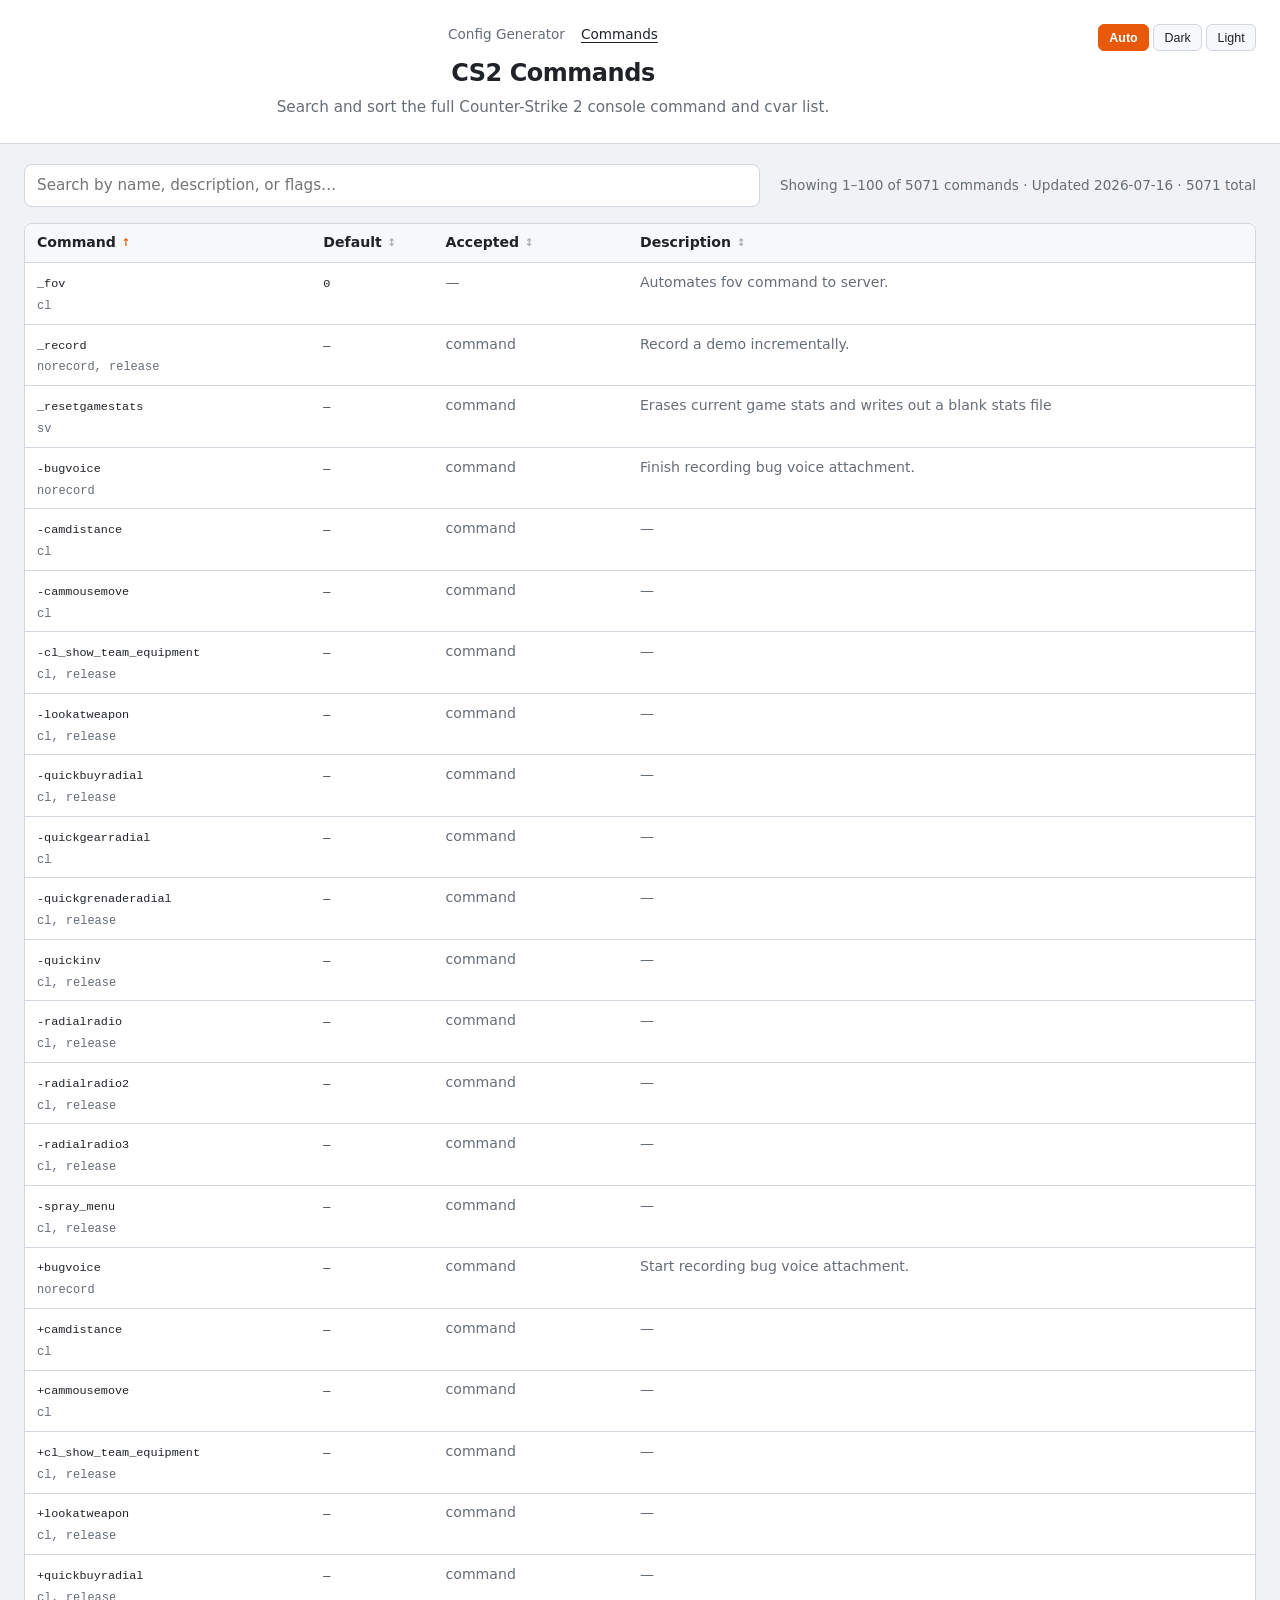
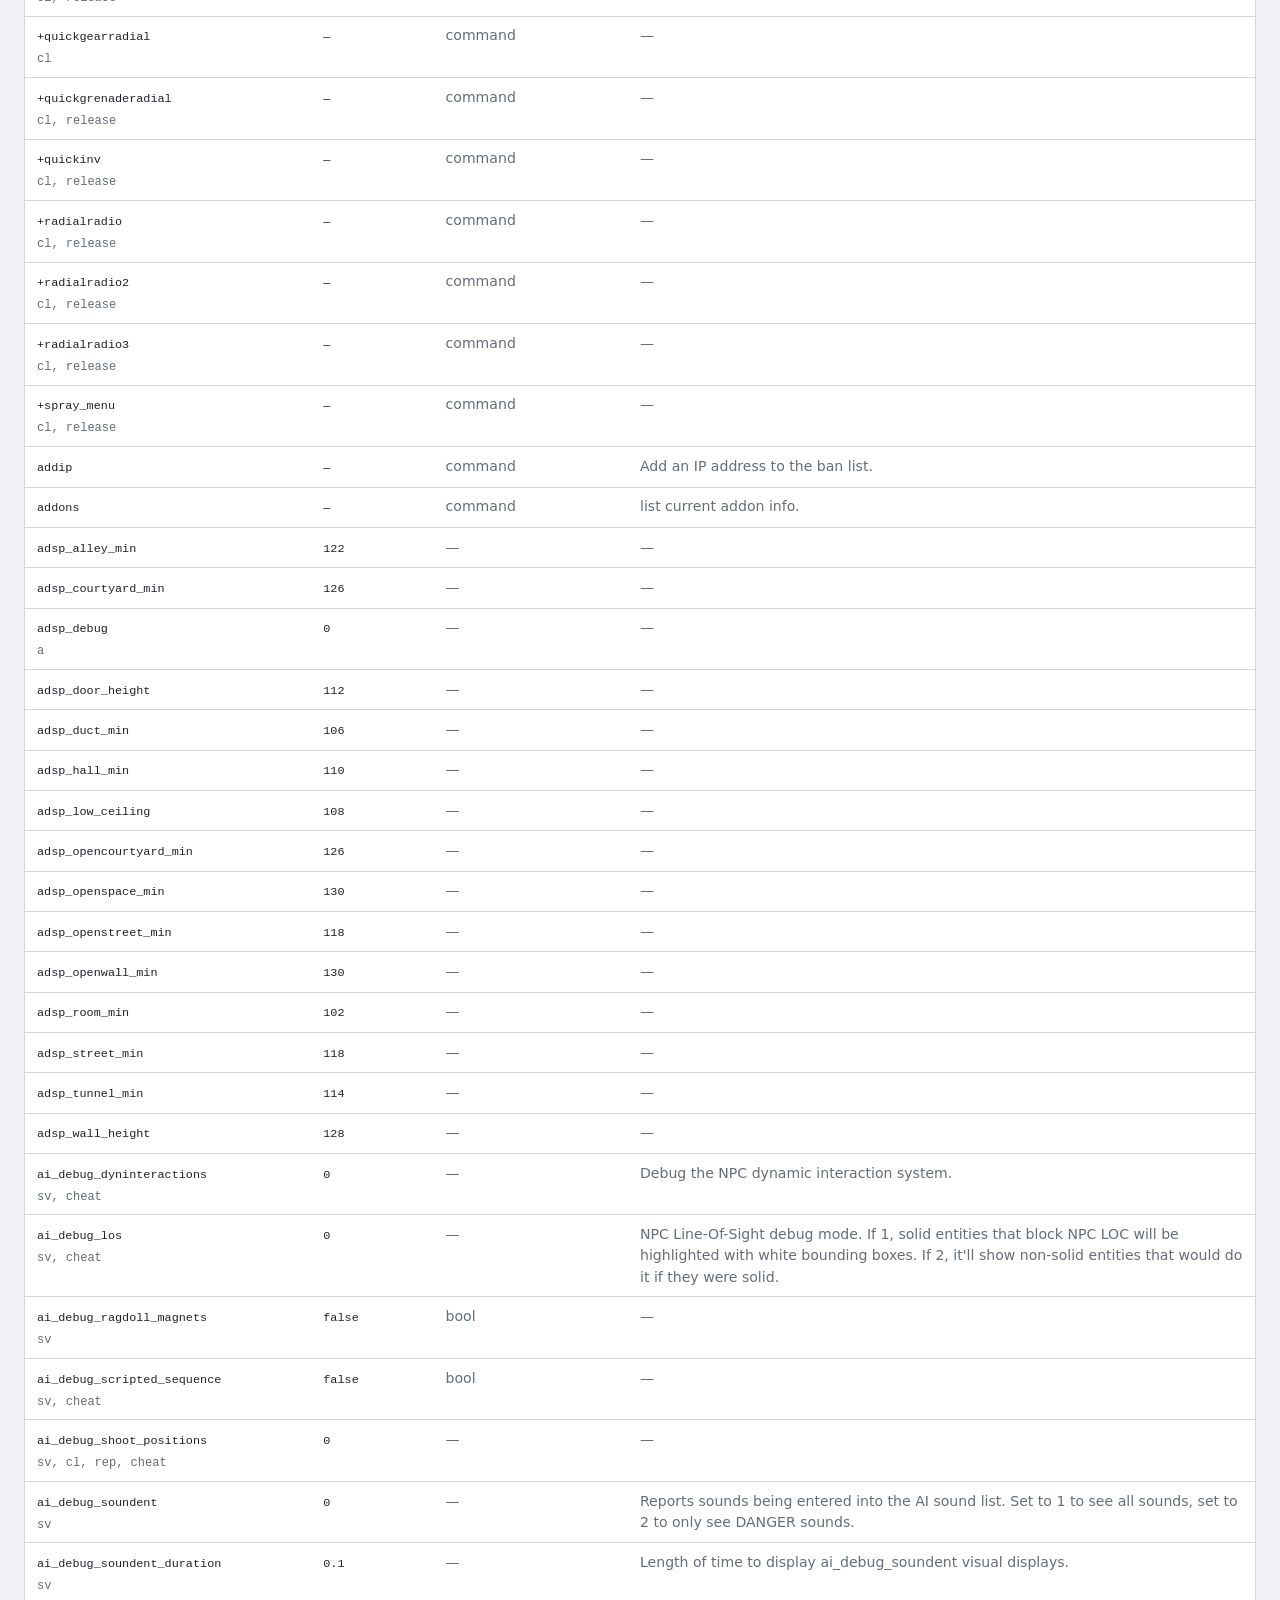
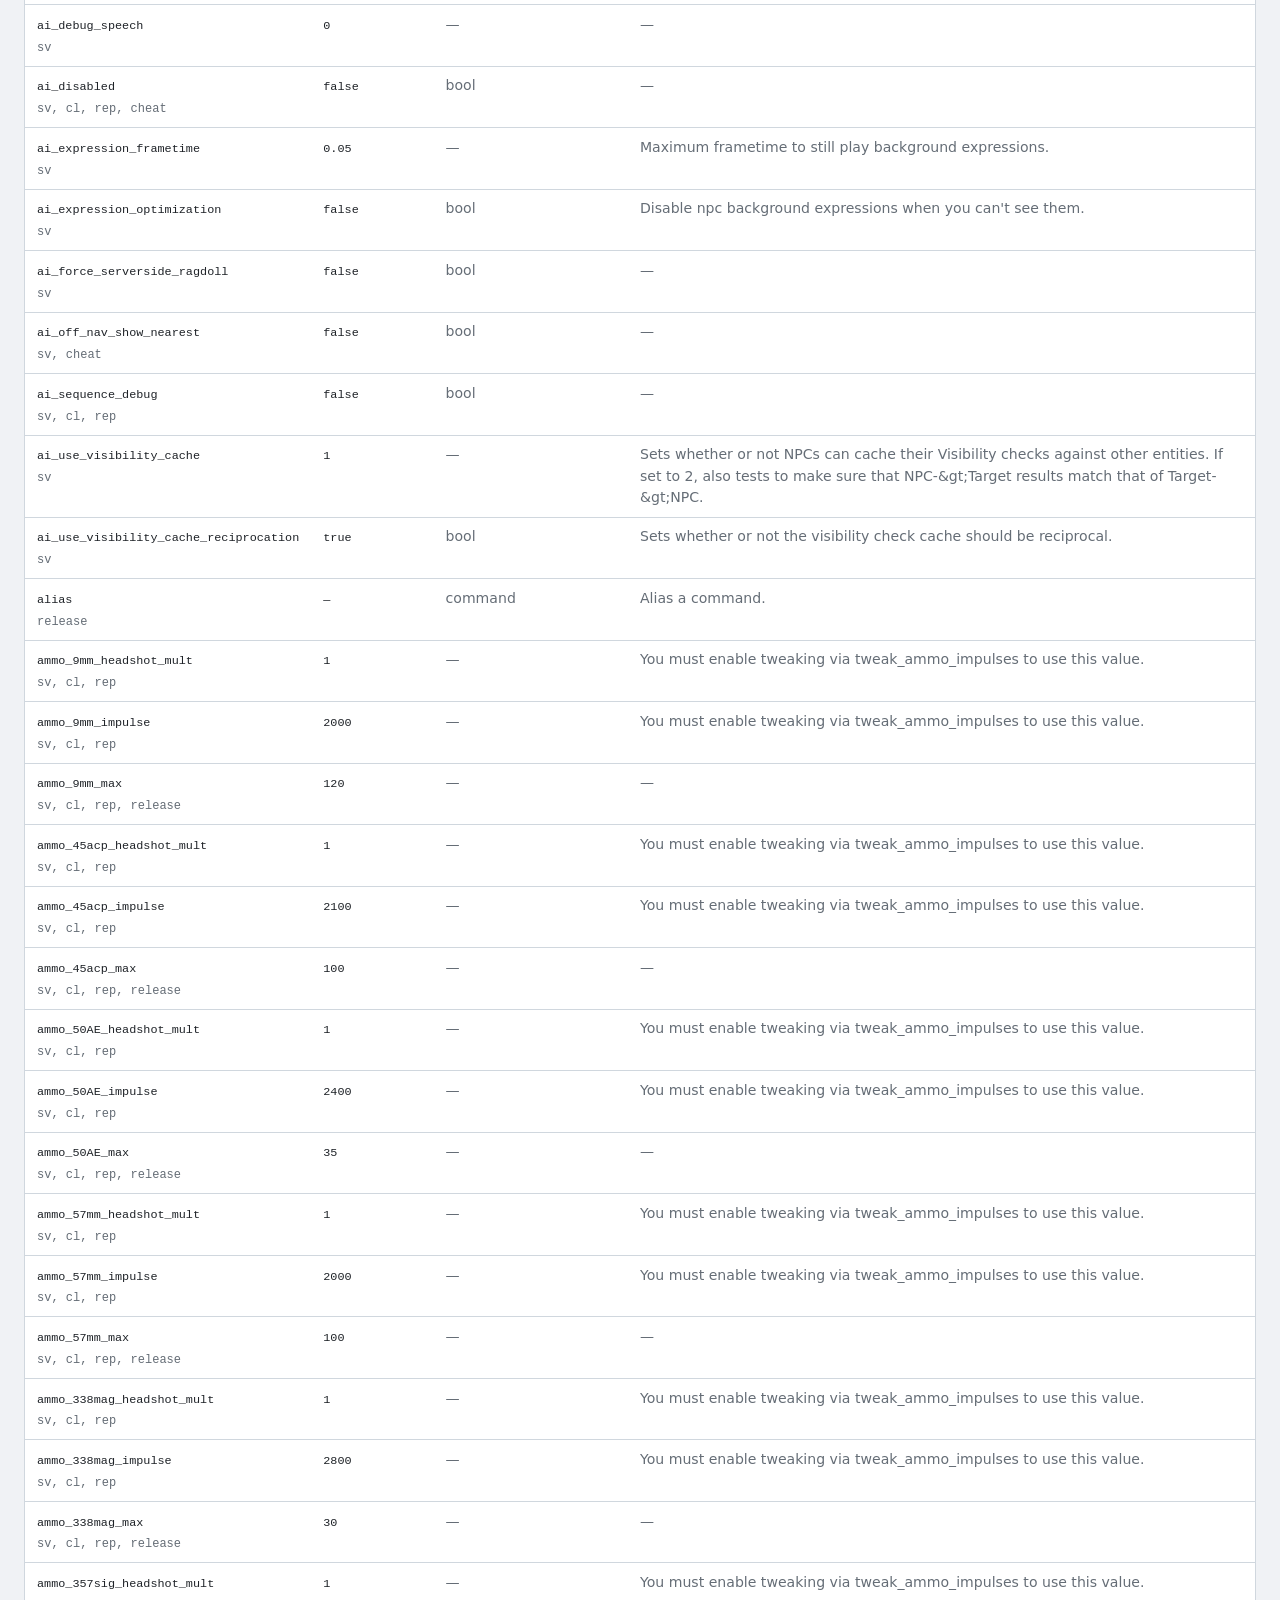
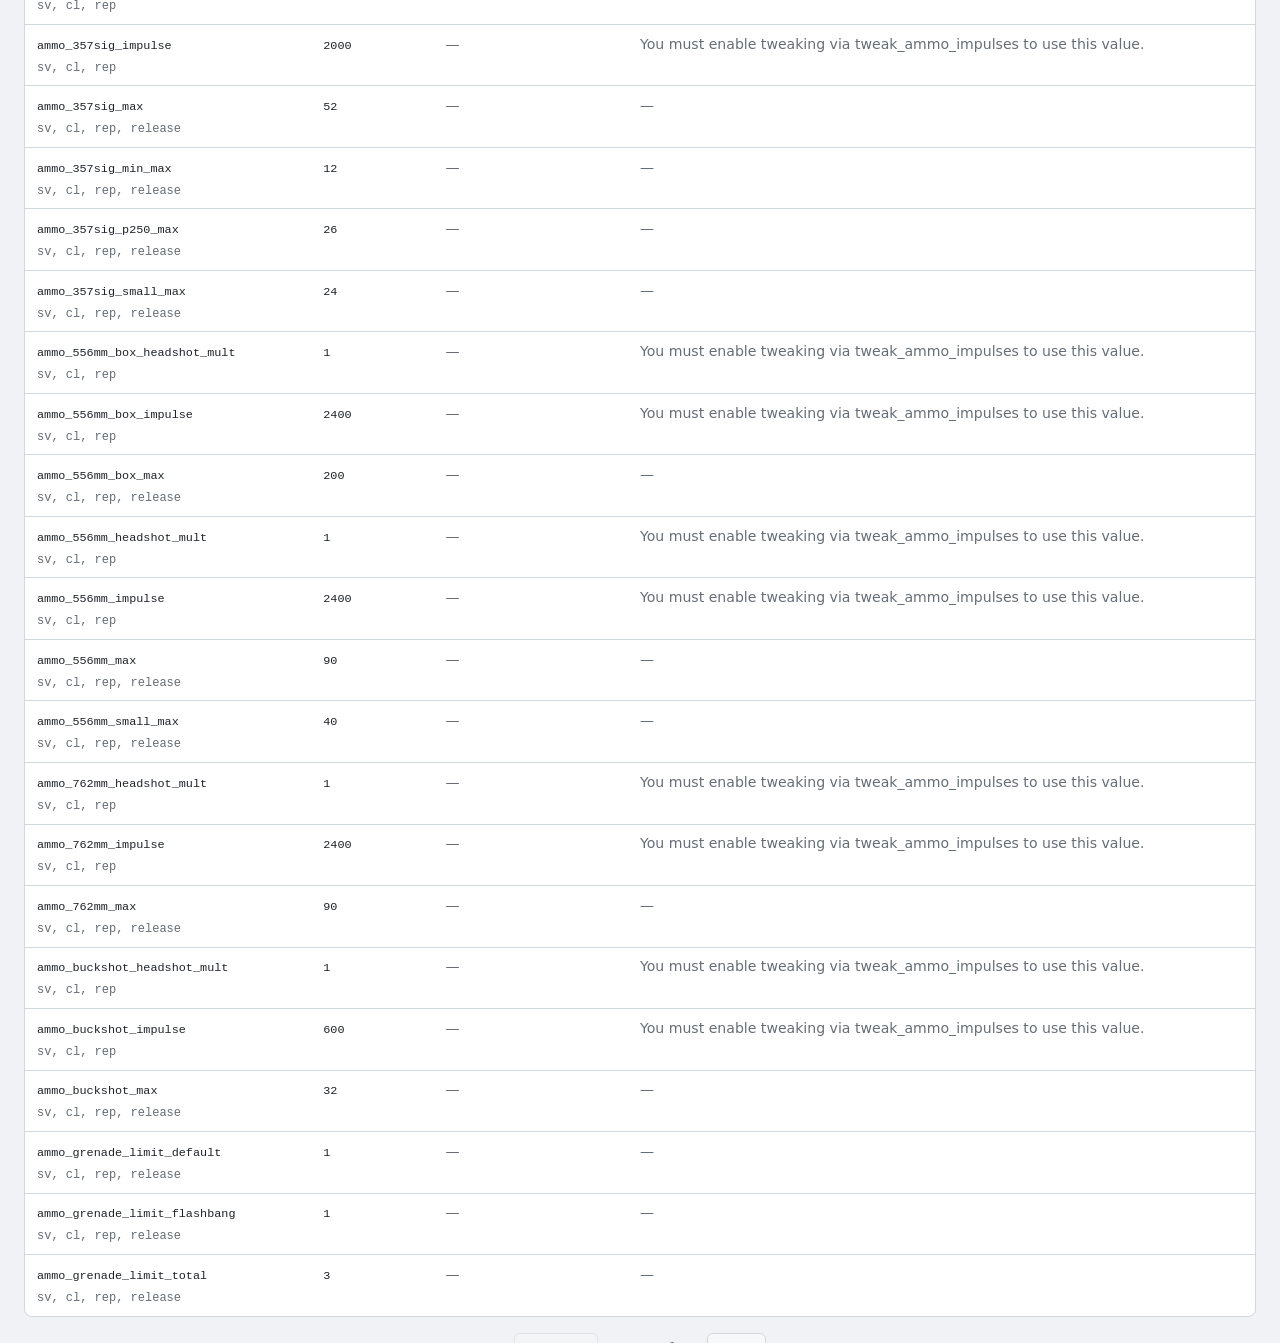
==== commands.html @ ac86a87c "Enhance CS2 Config Generator by adding a commands reference page for browsing console commands and c" ====
<!DOCTYPE html>
<html lang="en">
<head>
  <meta charset="UTF-8">
  <meta name="viewport" content="width=device-width, initial-scale=1">
  <title>CS2 Commands — Config Generator</title>
  <meta name="description" content="Searchable, sortable list of Counter-Strike 2 console commands and cvars with defaults and accepted values.">
  <meta name="theme-color" content="#0d1117">
  <link rel="icon" href="data:image/svg+xml,%3Csvg xmlns='http://www.w3.org/2000/svg' viewBox='0 0 32 32'%3E%3Crect width='32' height='32' fill='%230d1117'/%3E%3Crect x='14' y='4' width='4' height='24' fill='%23f97316'/%3E%3Crect x='4' y='14' width='24' height='4' fill='%23f97316'/%3E%3C/svg%3E">
  <link rel="stylesheet" href="css/style.css">
  <script>
    (function () {
      try {
        const keys = ['cs2-config-state', 'cs2-crosshair-state'];
        for (const key of keys) {
          const raw = localStorage.getItem(key);
          if (!raw) continue;
          const parsed = JSON.parse(raw);
          if (parsed.theme === 'light' || parsed.theme === 'dark') {
            document.documentElement.dataset.theme = parsed.theme;
            break;
          }
        }
      } catch {
        // ignore invalid storage
      }
    })();
  </script>
</head>
<body class="commands-page">
  <a class="skip-link" href="#commands-main">Skip to commands</a>

  <header class="site-header">
    <div class="site-header-inner">
      <div class="site-header-text">
        <nav class="site-nav" aria-label="Site">
          <a href="index.html">Config Generator</a>
          <a href="commands.html" aria-current="page">Commands</a>
        </nav>
        <h1>CS2 Commands</h1>
        <p class="subtitle">Search and sort the full Counter-Strike 2 console command and cvar list.</p>
      </div>
      <div id="theme-toggle" class="theme-toggle" role="group" aria-label="Color theme">
        <button type="button" class="theme-btn" data-theme="system" aria-pressed="true">Auto</button>
        <button type="button" class="theme-btn" data-theme="dark" aria-pressed="false">Dark</button>
        <button type="button" class="theme-btn" data-theme="light" aria-pressed="false">Light</button>
      </div>
    </div>
  </header>

  <main id="commands-main" class="commands-browser">
    <div class="commands-toolbar">
      <label class="commands-search-label" for="commands-search">
        <span class="sr-only">Search commands</span>
        <input
          type="search"
          id="commands-search"
          class="commands-search"
          placeholder="Search by name, description, or flags…"
          autocomplete="off"
          spellcheck="false"
          aria-label="Search commands"
        >
      </label>
      <p id="commands-meta" class="commands-meta" aria-live="polite">Loading commands…</p>
    </div>

    <div id="commands-error" class="commands-error" hidden role="alert"></div>

    <div class="commands-table-wrap">
      <table class="commands-table" id="commands-table">
        <thead>
          <tr>
            <th scope="col" aria-sort="ascending">
              <button type="button" class="sort-btn" data-sort="name">Command</button>
            </th>
            <th scope="col" aria-sort="none">
              <button type="button" class="sort-btn" data-sort="default">Default</button>
            </th>
            <th scope="col" aria-sort="none">
              <button type="button" class="sort-btn" data-sort="accepted">Accepted</button>
            </th>
            <th scope="col" aria-sort="none">
              <button type="button" class="sort-btn" data-sort="description">Description</button>
            </th>
          </tr>
        </thead>
        <tbody id="commands-tbody"></tbody>
      </table>
    </div>

    <div class="commands-pagination" id="commands-pagination" hidden>
      <button type="button" class="btn btn-ghost btn-compact" id="commands-prev" disabled>Previous</button>
      <span id="commands-page-label" class="commands-page-label" aria-live="polite"></span>
      <button type="button" class="btn btn-ghost btn-compact" id="commands-next" disabled>Next</button>
    </div>
  </main>

  <script src="js/commands-page.js"></script>
</body>
</html>
---- css/style.css ----
:root {
  color-scheme: dark;
  --bg: #0d1117;
  --surface: #161b22;
  --surface-raised: #1c2129;
  --border: #30363d;
  --text: #e6edf3;
  --muted: #8b949e;
  --accent: #f97316;
  --accent-hover: #fb923c;
  --accent-text: #0d1117;
  --danger: #f85149;
  --radius: 8px;
  --shadow: 0 4px 24px rgba(0, 0, 0, 0.35);
  --font: system-ui, -apple-system, 'Segoe UI', Roboto, sans-serif;
  --mono: ui-monospace, 'Cascadia Code', 'Source Code Pro', monospace;
}

:root[data-theme="light"] {
  color-scheme: light;
  --bg: #f0f2f5;
  --surface: #ffffff;
  --surface-raised: #f6f8fa;
  --border: #d0d7de;
  --text: #1f2328;
  --muted: #656d76;
  --accent: #e8590c;
  --accent-hover: #d9480f;
  --accent-text: #ffffff;
  --shadow: 0 4px 16px rgba(0, 0, 0, 0.08);
}

@media (prefers-color-scheme: light) {
  :root:not([data-theme="dark"]):not([data-theme="light"]) {
    color-scheme: light;
    --bg: #f0f2f5;
    --surface: #ffffff;
    --surface-raised: #f6f8fa;
    --border: #d0d7de;
    --text: #1f2328;
    --muted: #656d76;
    --accent: #e8590c;
    --accent-hover: #d9480f;
    --accent-text: #ffffff;
    --shadow: 0 4px 16px rgba(0, 0, 0, 0.08);
  }
}

*,
*::before,
*::after {
  box-sizing: border-box;
}

body {
  margin: 0;
  min-height: 100vh;
  font-family: var(--font);
  background: var(--bg);
  color: var(--text);
  line-height: 1.5;
}

/* Win over component display rules (flex/grid) that would unhide elements */
[hidden] {
  display: none !important;
}

.skip-link {
  position: absolute;
  top: -100%;
  left: 1rem;
  z-index: 200;
  padding: 0.5rem 1rem;
  background: var(--accent);
  color: var(--accent-text);
  font-weight: 600;
  text-decoration: none;
  border-radius: 6px;
}

.skip-link:focus {
  top: 1rem;
}

.site-header {
  padding: 1.5rem 1.5rem 0.5rem;
  border-bottom: 1px solid var(--border);
  background: var(--surface);
}

.site-header-inner {
  display: flex;
  flex-wrap: wrap;
  align-items: flex-start;
  justify-content: space-between;
  gap: 1rem;
  max-width: 1440px;
  margin: 0 auto;
}

.site-header-text {
  flex: 1 1 280px;
  text-align: center;
}

.site-nav {
  display: flex;
  flex-wrap: wrap;
  justify-content: center;
  gap: 0.65rem 1rem;
  margin: 0 0 0.65rem;
  font-size: 0.85rem;
}

.site-nav a {
  color: var(--muted);
  text-decoration: none;
  font-weight: 500;
}

.site-nav a:hover {
  color: var(--accent);
}

.site-nav a[aria-current="page"] {
  color: var(--text);
  text-decoration: underline;
  text-underline-offset: 0.2em;
}

.theme-toggle {
  display: flex;
  gap: 0.25rem;
  flex-shrink: 0;
  margin-left: auto;
}

.theme-btn {
  padding: 0.35rem 0.65rem;
  font-size: 0.78rem;
  border: 1px solid var(--border);
  border-radius: 6px;
  background: var(--surface-raised);
  color: var(--text);
  cursor: pointer;
  transition: background 0.15s, border-color 0.15s;
}

.theme-btn:hover {
  border-color: var(--accent);
}

.theme-btn:focus-visible,
.mode-btn:focus-visible,
.bg-btn:focus-visible,
.zoom-btn:focus-visible,
.btn:focus-visible,
.color-preset-btn:focus-visible {
  outline: 2px solid var(--accent);
  outline-offset: 2px;
}

.theme-btn.active {
  background: var(--accent);
  border-color: var(--accent);
  color: var(--accent-text);
  font-weight: 600;
}

@media (max-width: 640px) {
  .site-header-inner {
    justify-content: center;
  }

  .site-header-text {
    flex-basis: 100%;
  }

  .theme-toggle {
    margin-left: 0;
  }
}

.site-header h1 {
  margin: 0;
  font-size: 1.5rem;
  font-weight: 700;
  letter-spacing: -0.02em;
}

.subtitle {
  margin: 0.35rem 0 1rem;
  color: var(--muted);
  font-size: 0.95rem;
}

.section-tabs {
  display: flex;
  flex-wrap: wrap;
  gap: 0.4rem;
  max-width: 1440px;
  margin: 0 auto;
  padding: 0.85rem 1.5rem 0;
}

.section-tab {
  padding: 0.45rem 0.9rem;
  font-size: 0.85rem;
  font-weight: 500;
  border: 1px solid var(--border);
  border-radius: 999px;
  background: var(--surface);
  color: var(--text);
  cursor: pointer;
  transition: background 0.15s, border-color 0.15s, color 0.15s;
}

.section-tab:hover {
  border-color: var(--accent);
}

.section-tab.active {
  background: var(--accent);
  border-color: var(--accent);
  color: var(--accent-text);
  font-weight: 600;
}

.layout {
  display: grid;
  grid-template-columns: minmax(320px, 480px) minmax(0, 1fr) minmax(260px, 320px);
  gap: 1.25rem;
  max-width: 1440px;
  margin: 0 auto;
  padding: 1.25rem 1.5rem 2rem;
  align-items: start;
}

@media (max-width: 1100px) {
  .layout {
    grid-template-columns: minmax(300px, 480px) minmax(0, 1fr);
  }

  .commands-panel {
    grid-column: 1 / -1;
  }
}

@media (max-width: 860px) {
  .layout {
    grid-template-columns: 1fr;
  }

  .commands-panel {
    grid-column: auto;
  }
}

/* Preview panel */
.preview-panel {
  position: sticky;
  top: 1rem;
  background: var(--surface);
  border: 1px solid var(--border);
  border-radius: var(--radius);
  padding: 1rem;
  box-shadow: var(--shadow);
}

.section-summary {
  display: flex;
  flex-direction: column;
  gap: 0.75rem;
  min-height: 12rem;
}

.section-summary-title {
  margin: 0;
  font-size: 1.05rem;
  font-weight: 600;
}

.section-summary-meta {
  margin: 0;
  font-size: 0.85rem;
}

.section-summary-list {
  list-style: none;
  margin: 0;
  padding: 0;
  display: flex;
  flex-direction: column;
  gap: 0.5rem;
}

.section-summary-list li {
  display: flex;
  flex-direction: column;
  gap: 0.2rem;
  padding: 0.65rem 0.75rem;
  background: var(--surface-raised);
  border: 1px solid var(--border);
  border-radius: 6px;
}

.section-summary-key {
  font-size: 0.85rem;
  font-weight: 500;
}

.section-summary-list code {
  font-family: var(--mono);
  font-size: 0.78rem;
  color: var(--muted);
  word-break: break-all;
}

@media (max-width: 860px) {
  .preview-panel,
  .commands-panel {
    position: static;
  }
}

.preview-toolbar-details {
  margin-bottom: 0.75rem;
}

.preview-toolbar-summary {
  display: none;
  font-size: 0.8rem;
  font-weight: 600;
  color: var(--muted);
  cursor: pointer;
  user-select: none;
  list-style: none;
  margin-bottom: 0.5rem;
}

.preview-toolbar-summary::-webkit-details-marker {
  display: none;
}

@media (max-width: 860px) {
  .preview-toolbar-summary {
    display: block;
  }

  .preview-toolbar-details:not([open]) .preview-toolbar {
    display: none;
  }
}

.preview-toolbar {
  display: flex;
  flex-wrap: wrap;
  align-items: center;
  gap: 0.75rem;
}

.toolbar-label {
  font-size: 0.75rem;
  font-weight: 600;
  text-transform: uppercase;
  letter-spacing: 0.04em;
  color: var(--muted);
}

.bg-toggle-root {
  display: flex;
  flex-direction: column;
  gap: 0.45rem;
  flex: 1 1 100%;
  min-width: 0;
}

.bg-group {
  display: flex;
  flex-wrap: wrap;
  align-items: center;
  gap: 0.35rem;
}

.bg-group-label {
  font-size: 0.7rem;
  font-weight: 600;
  text-transform: uppercase;
  letter-spacing: 0.04em;
  color: var(--muted);
  min-width: 2.75rem;
}

.bg-toggle {
  display: flex;
  flex-wrap: wrap;
  gap: 0.25rem;
  flex: 1;
  min-width: 0;
}

.bg-group:last-child .bg-toggle {
  flex-wrap: nowrap;
  overflow-x: auto;
  scrollbar-width: thin;
  padding-bottom: 0.15rem;
}

.bg-btn {
  padding: 0.3rem 0.65rem;
  font-size: 0.8rem;
  border: 1px solid var(--border);
  border-radius: 6px;
  background: var(--surface-raised);
  color: var(--text);
  cursor: pointer;
  transition: background 0.15s, border-color 0.15s;
  white-space: nowrap;
}

.bg-btn-map {
  display: inline-flex;
  align-items: center;
  gap: 0.35rem;
  padding: 0.25rem 0.5rem;
  font-size: 0.75rem;
  flex-shrink: 0;
}

.bg-btn-thumb {
  display: inline-block;
  width: 1.5rem;
  height: 1rem;
  border-radius: 3px;
  background-size: cover;
  background-position: center;
  border: 1px solid rgba(0, 0, 0, 0.2);
  flex-shrink: 0;
}

.bg-btn-map.active .bg-btn-thumb {
  border-color: rgba(0, 0, 0, 0.35);
}

.bg-btn:hover {
  border-color: var(--accent);
}

.bg-btn.active {
  background: var(--accent);
  border-color: var(--accent);
  color: var(--accent-text);
  font-weight: 600;
}

.color-preview {
  display: flex;
  align-items: center;
  gap: 0.4rem;
  margin-left: auto;
}

.preview-zoom {
  display: flex;
  align-items: center;
  gap: 0.35rem;
  flex-shrink: 0;
}

.preview-mode {
  display: flex;
  align-items: center;
  gap: 0.4rem;
  flex-shrink: 0;
}

.mode-toggle {
  display: flex;
  flex-wrap: wrap;
  gap: 0.25rem;
}

.mode-btn {
  padding: 0.3rem 0.65rem;
  font-size: 0.8rem;
  border: 1px solid var(--border);
  border-radius: 6px;
  background: var(--surface-raised);
  color: var(--text);
  cursor: pointer;
  transition: background 0.15s, border-color 0.15s;
  white-space: nowrap;
}

.mode-btn:hover {
  border-color: var(--accent);
}

.mode-btn.active {
  background: var(--accent);
  border-color: var(--accent);
  color: var(--accent-text);
  font-weight: 600;
}

.mode-btn-disabled,
.mode-btn:disabled {
  opacity: 0.45;
  cursor: not-allowed;
}

.mode-btn:disabled:hover {
  border-color: var(--border);
}

.zoom-btn {
  width: 1.75rem;
  height: 1.75rem;
  padding: 0;
  font-size: 1rem;
  line-height: 1;
  border: 1px solid var(--border);
  border-radius: 6px;
  background: var(--surface-raised);
  color: var(--text);
  cursor: pointer;
  transition: border-color 0.15s;
}

.zoom-btn:hover:not(:disabled) {
  border-color: var(--accent);
}

.zoom-btn:disabled {
  opacity: 0.4;
  cursor: not-allowed;
}

.zoom-label {
  min-width: 2.75rem;
  font-size: 0.8rem;
  font-weight: 600;
  text-align: center;
  color: var(--text);
  font-variant-numeric: tabular-nums;
}

.color-swatch {
  display: inline-block;
  width: 1.5rem;
  height: 1.5rem;
  border-radius: 4px;
  border: 1px solid var(--border);
  background: #0f0;
}

.crosshair-toolbar-extras {
  display: flex;
  flex-wrap: wrap;
  align-items: center;
  gap: 0.75rem;
  flex: 1 1 auto;
  min-width: 0;
}

.crosshair-toolbar-extras .color-preview {
  margin-left: auto;
}

.canvas-wrap {
  display: flex;
  justify-content: center;
  align-items: center;
  border-radius: var(--radius);
  overflow: auto;
  border: 1px solid var(--border);
  scrollbar-width: thin;
}

#preview-canvas,
#viewmodel-canvas,
#radar-canvas {
  display: block;
  max-width: none;
}

#preview-canvas {
  image-rendering: pixelated;
}

#viewmodel-canvas,
#radar-canvas {
  image-rendering: auto;
}

.radar-preview {
  display: flex;
  flex-direction: column;
  gap: 0.65rem;
}

.radar-preview-toggles {
  display: flex;
  flex-wrap: wrap;
  align-items: center;
  gap: 0.75rem 1.25rem;
}

.radar-preview-toggle {
  display: flex;
  align-items: center;
  gap: 0.4rem;
  flex-shrink: 0;
}

.radar-canvas-wrap {
  position: relative;
  aspect-ratio: 16 / 9;
}

.viewmodel-preview {
  display: flex;
  flex-direction: column;
  gap: 0.65rem;
}

.viewmodel-weapon-toggle {
  display: flex;
  align-items: center;
  gap: 0.4rem;
  flex-shrink: 0;
}

.viewmodel-canvas-wrap {
  position: relative;
  aspect-ratio: 3440 / 1440;
}

.viewmodel-aim {
  position: absolute;
  inset: 50% auto auto 50%;
  width: 14px;
  height: 14px;
  margin: -7px 0 0 -7px;
  pointer-events: none;
  opacity: 0.45;
  background:
    linear-gradient(#fff, #fff) center/100% 1px no-repeat,
    linear-gradient(#fff, #fff) center/1px 100% no-repeat;
}

.viewmodel-hud {
  position: absolute;
  top: 0.65rem;
  left: 0.75rem;
  margin: 0;
  padding: 0;
  border: 0;
  background: transparent;
  color: rgba(255, 255, 255, 0.72);
  font: 600 0.72rem/1.35 var(--font);
  letter-spacing: 0.01em;
  text-shadow: 0 1px 2px rgba(0, 0, 0, 0.65);
  pointer-events: none;
  white-space: pre;
}

.viewmodel-loading {
  position: absolute;
  inset: 0;
  display: grid;
  place-items: center;
  background: rgba(13, 17, 23, 0.55);
  color: var(--text);
  font-size: 0.9rem;
  font-weight: 600;
  pointer-events: none;
}

.viewmodel-loading[hidden] {
  display: none !important;
}

.preview-note {
  margin: 0.75rem 0 0;
  font-size: 0.8rem;
  color: var(--muted);
  line-height: 1.4;
}

.preview-note.muted {
  margin-top: 0.35rem;
}

/* Presets */
.presets-panel {
  background: var(--surface);
  border: 1px solid var(--border);
  border-radius: var(--radius);
  padding: 0.85rem 1rem;
}

.preview-panel .presets-panel {
  margin-top: 1rem;
  padding: 1rem 0 0;
  background: transparent;
  border: none;
  border-top: 1px solid var(--border);
  border-radius: 0;
}

.presets-heading {
  margin: 0 0 0.65rem;
  font-size: 0.95rem;
  font-weight: 600;
}

.presets-section + .presets-section {
  margin-top: 1rem;
  padding-top: 1rem;
  border-top: 1px solid var(--border);
}

.presets-section-header {
  display: flex;
  align-items: center;
  justify-content: space-between;
  gap: 0.5rem;
  margin-bottom: 0.65rem;
}

.presets-section-header .presets-heading {
  margin: 0;
}

.presets-actions {
  display: flex;
  flex-wrap: wrap;
  gap: 0.35rem;
}

.save-preset-form {
  display: flex;
  flex-wrap: wrap;
  align-items: center;
  gap: 0.4rem;
  margin-bottom: 0.65rem;
}

.save-preset-input {
  flex: 1 1 8rem;
  min-width: 0;
  padding: 0.4rem 0.55rem;
  font: inherit;
  font-size: 0.85rem;
  border: 1px solid var(--border);
  border-radius: 6px;
  background: var(--surface-raised);
  color: var(--text);
}

.save-preset-input:focus {
  outline: 2px solid var(--accent);
  outline-offset: 1px;
}

.custom-presets-empty {
  margin: 0;
  font-size: 0.8rem;
}

.custom-presets-empty[hidden],
.custom-presets-section .presets-grid[hidden] {
  display: none;
}

.preset-card {
  position: relative;
  min-width: 0;
}

.preset-card .preset-btn {
  width: 100%;
  padding-right: 1.5rem;
}

.preset-delete-btn {
  position: absolute;
  top: 0.2rem;
  right: 0.2rem;
  width: 1.75rem;
  height: 1.75rem;
  padding: 0;
  font-size: 0.95rem;
  line-height: 1;
  border: none;
  border-radius: 4px;
  background: transparent;
  color: var(--muted);
  cursor: pointer;
  opacity: 0;
  transition: opacity 0.15s, color 0.15s, background 0.15s;
}

@media (hover: none) {
  .preset-delete-btn {
    opacity: 0.7;
  }
}

.preset-card:hover .preset-delete-btn,
.preset-card:focus-within .preset-delete-btn {
  opacity: 1;
}

.preset-delete-btn:hover {
  color: var(--text);
  background: var(--surface-raised);
}

.btn-compact {
  padding: 0.3rem 0.65rem;
  font-size: 0.8rem;
}

.presets-grid {
  display: grid;
  grid-template-columns: repeat(auto-fill, minmax(5.5rem, 1fr));
  gap: 0.45rem;
}

.preset-btn {
  display: flex;
  flex-direction: column;
  align-items: stretch;
  gap: 0.25rem;
  padding: 0.4rem;
  font: inherit;
  border: 1px solid var(--border);
  border-radius: 6px;
  background: var(--surface-raised);
  color: var(--text);
  cursor: pointer;
  text-align: left;
  transition: border-color 0.15s, background 0.15s;
}

.preset-btn:hover {
  border-color: var(--accent);
}

.preset-btn.active {
  border-color: var(--accent);
  background: color-mix(in srgb, var(--accent) 12%, var(--surface-raised));
  box-shadow: inset 0 0 0 1px var(--accent);
}

.preset-preview {
  display: block;
  width: 100%;
  aspect-ratio: 1;
  border-radius: 4px;
  overflow: hidden;
  background: #2a2825;
  border: 1px solid var(--border);
}

.preset-mini-canvas {
  display: block;
  width: 100%;
  height: 100%;
  image-rendering: pixelated;
}

.preset-btn:focus-visible {
  outline: 2px solid var(--accent);
  outline-offset: 2px;
}

.preset-name {
  font-size: 0.8rem;
  font-weight: 600;
  line-height: 1.2;
  padding: 0 0.1rem;
}

.preset-team {
  font-size: 0.65rem;
  color: var(--muted);
  line-height: 1.2;
  padding: 0 0.1rem;
}

/* Controls panel */
.controls-panel {
  display: flex;
  flex-direction: column;
  gap: 1rem;
  min-width: 0;
}

.settings-container {
  display: flex;
  flex-direction: column;
  gap: 1rem;
}

.section-settings {
  display: flex;
  flex-direction: column;
  gap: 0.75rem;
}

.settings-group {
  background: var(--surface);
  border: 1px solid var(--border);
  border-radius: var(--radius);
  overflow: hidden;
}

.settings-group summary {
  padding: 0.75rem 1rem;
  font-weight: 600;
  font-size: 0.9rem;
  cursor: pointer;
  user-select: none;
  list-style: none;
  display: flex;
  align-items: center;
  gap: 0.5rem;
}

.settings-group summary .summary-label {
  flex: 1;
  min-width: 0;
}

.summary-toggle {
  flex-shrink: 0;
  margin-left: auto;
}

.settings-group summary::-webkit-details-marker {
  display: none;
}

.settings-group summary::before {
  content: '▸';
  font-size: 0.75rem;
  color: var(--muted);
  transition: transform 0.15s;
}

.settings-group[open] summary::before {
  transform: rotate(90deg);
}

.settings-group-body {
  padding: 0 1rem 0.75rem;
  display: flex;
  flex-direction: column;
  gap: 0.75rem;
  border-top: 1px solid var(--border);
}

.setting-row {
  display: grid;
  grid-template-columns: 1fr auto;
  gap: 0.75rem;
  align-items: center;
  padding-top: 0.75rem;
}

.setting-row[hidden] {
  display: none !important;
}

.setting-row.disabled {
  opacity: 0.45;
}

.setting-row.disabled input:not(.setting-reset-btn),
.setting-row.disabled select {
  pointer-events: none;
}

.setting-control-wrap {
  display: flex;
  align-items: center;
  gap: 0.35rem;
}

/* Binds catalog */
.binds-intro {
  margin: 0 0 0.85rem;
  font-size: 0.85rem;
  line-height: 1.45;
}

.bind-row {
  display: flex;
  flex-direction: column;
  gap: 0.5rem;
  padding: 0.85rem 0 0.15rem;
  border-top: 1px solid var(--border);
}

.bind-row:first-child {
  border-top: none;
  padding-top: 0.35rem;
}

.bind-row-header {
  display: grid;
  grid-template-columns: auto minmax(0, 1fr) auto;
  gap: 0.75rem;
  align-items: start;
}

.bind-row-text {
  min-width: 0;
}

.bind-row-title {
  display: inline-flex;
  flex-wrap: wrap;
  align-items: center;
  gap: 0.35rem;
  font-size: 0.92rem;
  font-weight: 600;
  cursor: pointer;
}

.bind-cheat-badge {
  font-size: 0.68rem;
  font-weight: 600;
  letter-spacing: 0.02em;
  text-transform: uppercase;
  padding: 0.12rem 0.4rem;
  border-radius: 4px;
  border: 1px solid var(--border);
  background: var(--surface-raised);
  color: var(--muted);
}

.bind-row-controls {
  display: flex;
  align-items: center;
  gap: 0.4rem;
  flex-shrink: 0;
}

.bind-key-label {
  font-size: 0.75rem;
  color: var(--muted);
}

.bind-key-input {
  width: 6.5rem;
  padding: 0.35rem 0.5rem;
  font-family: var(--mono);
  font-size: 0.82rem;
  border: 1px solid var(--border);
  border-radius: 6px;
  background: var(--surface-raised);
  color: var(--text);
}

.bind-key-input:disabled {
  opacity: 0.55;
}

.bind-key-input.is-invalid,
.bind-row-invalid .bind-key-input {
  border-color: #dc2626;
}

.bind-package-note {
  font-size: 0.8rem;
  white-space: nowrap;
}

.bind-preview {
  margin: 0;
  padding: 0.55rem 0.65rem;
  font-family: var(--mono);
  font-size: 0.72rem;
  line-height: 1.45;
  color: var(--muted);
  background: var(--surface-raised);
  border: 1px solid var(--border);
  border-radius: 6px;
  white-space: pre-wrap;
  word-break: break-word;
  overflow-x: auto;
}

@media (max-width: 520px) {
  .bind-row-header {
    grid-template-columns: auto minmax(0, 1fr);
  }

  .bind-row-controls {
    grid-column: 1 / -1;
    justify-content: flex-end;
  }
}

.setting-reset-btn {
  flex-shrink: 0;
  width: 1.65rem;
  height: 1.65rem;
  padding: 0;
  font-size: 0.95rem;
  line-height: 1;
  border: 1px solid var(--border);
  border-radius: 6px;
  background: var(--surface-raised);
  color: var(--muted);
  cursor: pointer;
  transition: color 0.15s, border-color 0.15s;
}

.setting-reset-btn:hover:not(:disabled) {
  color: var(--text);
  border-color: var(--accent);
}

.setting-reset-btn:disabled,
.setting-reset-btn.is-default {
  opacity: 0.35;
  cursor: default;
}

.setting-reset-btn:focus-visible {
  outline: 2px solid var(--accent);
  outline-offset: 2px;
}

.summary-reset-btn {
  margin-left: 0.15rem;
}

.setting-label-wrap {
  display: flex;
  flex-direction: column;
  gap: 0.15rem;
  min-width: 0;
}

.setting-label {
  font-size: 0.875rem;
  font-weight: 500;
  display: inline-flex;
  align-items: center;
  flex-wrap: wrap;
  gap: 0.35rem;
}

.preview-only-badge {
  font-size: 0.62rem;
  font-weight: 600;
  text-transform: uppercase;
  letter-spacing: 0.03em;
  padding: 0.1rem 0.35rem;
  border-radius: 4px;
  background: var(--surface-raised);
  border: 1px solid var(--border);
  color: var(--muted);
}

.setting-desc {
  font-size: 0.75rem;
  color: var(--muted);
  line-height: 1.3;
}

.setting-label-with-swatch {
  display: inline-flex;
  align-items: center;
  gap: 0.4rem;
}

.setting-label-dot {
  width: 0.65rem;
  height: 0.65rem;
  border-radius: 50%;
  border: 1px solid var(--border);
  flex-shrink: 0;
}

.color-preset-toggle {
  display: flex;
  flex-wrap: wrap;
  gap: 0.35rem;
  justify-content: flex-end;
  max-width: 280px;
}

.color-preset-btn {
  display: inline-flex;
  align-items: center;
  gap: 0.35rem;
  padding: 0.3rem 0.55rem;
  font-size: 0.78rem;
  border: 1px solid var(--border);
  border-radius: 6px;
  background: var(--surface-raised);
  color: var(--text);
  cursor: pointer;
  transition: background 0.15s, border-color 0.15s;
}

.color-preset-btn:hover {
  border-color: var(--accent);
}

.color-preset-btn.active {
  background: var(--accent);
  border-color: var(--accent);
  color: var(--accent-text);
  font-weight: 600;
}

.color-swatch-dot {
  width: 0.75rem;
  height: 0.75rem;
  border-radius: 50%;
  border: 1px solid rgba(0, 0, 0, 0.2);
  flex-shrink: 0;
}

.color-preset-btn.active .color-swatch-dot {
  border-color: rgba(0, 0, 0, 0.25);
}

/* Range controls */
.range-wrap {
  display: flex;
  align-items: center;
  gap: 0.5rem;
  min-width: 180px;
}

.range-wrap input[type='range'] {
  flex: 1;
  min-width: 80px;
  accent-color: var(--accent);
}

.number-input {
  width: 4.5rem;
  padding: 0.25rem 0.4rem;
  font-size: 0.8rem;
  font-family: var(--mono);
  border: 1px solid var(--border);
  border-radius: 4px;
  background: var(--surface-raised);
  color: var(--text);
  text-align: right;
}

.number-input:focus-visible,
select:focus-visible,
.range-wrap input[type='range']:focus-visible {
  outline: 2px solid var(--accent);
  outline-offset: 2px;
}

select {
  padding: 0.35rem 0.5rem;
  font-size: 0.8rem;
  border: 1px solid var(--border);
  border-radius: 4px;
  background: var(--surface-raised);
  color: var(--text);
  max-width: 220px;
}

/* Toggle switch */
.toggle {
  position: relative;
  display: inline-block;
  width: 44px;
  height: 24px;
  flex-shrink: 0;
}

.toggle input {
  opacity: 0;
  width: 0;
  height: 0;
}

.toggle-slider {
  position: absolute;
  inset: 0;
  background: var(--border);
  border-radius: 24px;
  cursor: pointer;
  transition: background 0.2s;
}

.toggle-slider::before {
  content: '';
  position: absolute;
  width: 18px;
  height: 18px;
  left: 3px;
  bottom: 3px;
  background: #fff;
  border-radius: 50%;
  transition: transform 0.2s;
}

.toggle input:checked + .toggle-slider {
  background: var(--accent);
}

.toggle input:checked + .toggle-slider::before {
  transform: translateX(20px);
}

.toggle input:focus-visible + .toggle-slider {
  outline: 2px solid var(--accent);
  outline-offset: 2px;
}

/* Commands panel */
.commands-panel {
  position: sticky;
  top: 1rem;
  display: flex;
  flex-direction: column;
  gap: 0.75rem;
  background: var(--surface);
  border: 1px solid var(--border);
  border-radius: var(--radius);
  padding: 1rem;
  box-shadow: var(--shadow);
  min-width: 0;
  max-height: calc(100vh - 2rem);
}

.commands-header {
  display: flex;
  flex-direction: column;
  align-items: stretch;
  gap: 0.65rem;
}

.commands-header h2 {
  margin: 0;
  font-size: 0.95rem;
  font-weight: 600;
}

.export-controls {
  display: flex;
  flex-direction: column;
  gap: 0.65rem;
}

.export-toggle {
  display: flex;
  gap: 0.25rem;
  padding: 0.2rem;
  background: var(--surface-raised);
  border: 1px solid var(--border);
  border-radius: 8px;
}

.export-scope-btn {
  flex: 1;
  padding: 0.4rem 0.5rem;
  font-size: 0.78rem;
  font-weight: 500;
  border: none;
  border-radius: 6px;
  background: transparent;
  color: var(--text);
  cursor: pointer;
  transition: background 0.15s, color 0.15s;
}

.export-scope-btn:hover {
  color: var(--accent);
}

.export-scope-btn.active {
  background: var(--accent);
  color: var(--accent-text);
  font-weight: 600;
}

.action-buttons {
  display: flex;
  flex-direction: column;
  gap: 0.45rem;
}

.action-buttons .btn {
  width: 100%;
  justify-content: center;
  text-align: center;
}

.btn {
  padding: 0.45rem 0.9rem;
  font-size: 0.85rem;
  font-weight: 500;
  border: 1px solid var(--border);
  border-radius: 6px;
  background: var(--surface-raised);
  color: var(--text);
  cursor: pointer;
  transition: background 0.15s, border-color 0.15s;
}

.btn:hover {
  border-color: var(--accent);
}

.btn-primary {
  background: var(--accent);
  border-color: var(--accent);
  color: var(--accent-text);
  font-weight: 600;
}

.btn-primary:hover {
  background: var(--accent-hover);
  border-color: var(--accent-hover);
}

.btn-success {
  background: #22c55e !important;
  border-color: #22c55e !important;
  color: #fff !important;
}

.btn-ghost {
  color: var(--text);
}

.btn-ghost:hover:not(:disabled) {
  color: var(--danger);
  border-color: var(--danger);
}

.btn-ghost:disabled {
  color: var(--muted);
  opacity: 0.5;
  cursor: not-allowed;
}

.command-output {
  width: 100%;
  flex: 1;
  padding: 0.75rem;
  font-family: var(--mono);
  font-size: 0.72rem;
  line-height: 1.45;
  border: 1px solid var(--border);
  border-radius: 6px;
  background: var(--bg);
  color: var(--text);
  resize: vertical;
  min-height: clamp(12rem, 40svh, 22rem);
}

.command-output:focus-visible {
  outline: 2px solid var(--accent);
  outline-offset: 2px;
}

@media (max-width: 1100px) {
  .commands-header {
    flex-direction: row;
    flex-wrap: wrap;
    align-items: center;
    justify-content: space-between;
  }

  .action-buttons {
    flex-direction: row;
    flex-wrap: wrap;
  }

  .action-buttons .btn {
    width: auto;
  }
}

.commands-hint {
  margin: 0.5rem 0 0;
  font-size: 0.8rem;
  color: var(--muted);
}

.commands-hint code {
  font-family: var(--mono);
  font-size: 0.78rem;
  padding: 0.05rem 0.3rem;
  background: var(--surface-raised);
  border: 1px solid var(--border);
  border-radius: 4px;
}

kbd {
  display: inline-block;
  padding: 0.1rem 0.35rem;
  font-family: var(--mono);
  font-size: 0.75rem;
  border: 1px solid var(--border);
  border-radius: 4px;
  background: var(--surface-raised);
}

/* Toast */
.toast {
  position: fixed;
  bottom: 1.5rem;
  left: 50%;
  transform: translateX(-50%) translateY(1rem);
  padding: 0.6rem 1.2rem;
  background: var(--text);
  color: var(--bg);
  font-size: 0.875rem;
  font-weight: 600;
  border-radius: 999px;
  opacity: 0;
  pointer-events: none;
  transition: opacity 0.2s, transform 0.2s;
  z-index: 100;
}

.toast.visible {
  opacity: 1;
  transform: translateX(-50%) translateY(0);
}

@media (prefers-reduced-motion: reduce) {
  .toast {
    transition: opacity 0.01ms;
  }

  .toast.visible {
    transform: translateX(-50%);
  }

  *,
  *::before,
  *::after {
    animation-duration: 0.01ms !important;
    animation-iteration-count: 1 !important;
    transition-duration: 0.01ms !important;
  }
}

.sr-only {
  position: absolute;
  width: 1px;
  height: 1px;
  padding: 0;
  margin: -1px;
  overflow: hidden;
  clip-path: inset(50%);
  white-space: nowrap;
  border: 0;
}

@media (max-width: 520px) {
  .setting-row {
    grid-template-columns: 1fr;
    gap: 0.4rem;
  }

  .range-wrap {
    min-width: unset;
    width: 100%;
  }

  .layout {
    padding: 1rem;
  }
}

/* —— Commands reference page —— */

.commands-browser {
  max-width: 1440px;
  margin: 0 auto;
  padding: 1.25rem 1.5rem 2.5rem;
}

.commands-toolbar {
  display: flex;
  flex-wrap: wrap;
  align-items: center;
  gap: 0.75rem 1.25rem;
  margin-bottom: 1rem;
}

.commands-search-label {
  flex: 1 1 280px;
  min-width: 0;
}

.commands-search {
  width: 100%;
  padding: 0.55rem 0.75rem;
  font: inherit;
  font-size: 0.95rem;
  color: var(--text);
  background: var(--surface);
  border: 1px solid var(--border);
  border-radius: var(--radius);
}

.commands-search:focus-visible {
  outline: 2px solid var(--accent);
  outline-offset: 2px;
}

.commands-meta {
  margin: 0;
  color: var(--muted);
  font-size: 0.85rem;
  flex: 0 1 auto;
}

.commands-error {
  margin: 0 0 1rem;
  padding: 0.75rem 1rem;
  border: 1px solid var(--danger);
  border-radius: var(--radius);
  background: var(--surface-raised);
  color: var(--text);
  font-size: 0.9rem;
}

.commands-table-wrap {
  overflow-x: auto;
  border: 1px solid var(--border);
  border-radius: var(--radius);
  background: var(--surface);
}

.commands-table {
  width: 100%;
  border-collapse: collapse;
  font-size: 0.88rem;
}

.commands-table th,
.commands-table td {
  padding: 0.55rem 0.75rem;
  text-align: left;
  vertical-align: top;
  border-bottom: 1px solid var(--border);
}

.commands-table th {
  position: sticky;
  top: 0;
  z-index: 1;
  background: var(--surface-raised);
  font-weight: 600;
  white-space: nowrap;
}

.commands-table tbody tr:last-child td {
  border-bottom: none;
}

.commands-table tbody tr:hover td {
  background: var(--surface-raised);
}

.sort-btn {
  display: inline-flex;
  align-items: center;
  gap: 0.35rem;
  padding: 0;
  border: none;
  background: transparent;
  color: inherit;
  font: inherit;
  font-weight: 600;
  cursor: pointer;
}

.sort-btn::after {
  content: '↕';
  font-size: 0.75em;
  opacity: 0.35;
}

.sort-btn[aria-sort="ascending"]::after,
th[aria-sort="ascending"] .sort-btn::after {
  content: '↑';
  opacity: 1;
  color: var(--accent);
}

.sort-btn[aria-sort="descending"]::after,
th[aria-sort="descending"] .sort-btn::after {
  content: '↓';
  opacity: 1;
  color: var(--accent);
}

.sort-btn:focus-visible {
  outline: 2px solid var(--accent);
  outline-offset: 2px;
  border-radius: 4px;
}

.commands-col-name {
  width: 22%;
  min-width: 10rem;
}

.commands-col-default {
  width: 10%;
  min-width: 5rem;
  white-space: nowrap;
}

.commands-col-accepted {
  width: 16%;
  min-width: 7rem;
  color: var(--muted);
}

.commands-col-desc {
  width: 52%;
  color: var(--muted);
}

.commands-table code {
  font-family: var(--mono);
  font-size: 0.84em;
  color: var(--text);
}

.commands-flags {
  display: block;
  margin-top: 0.2rem;
  font-size: 0.75rem;
  color: var(--muted);
  font-family: var(--mono);
}

.commands-empty {
  text-align: center;
  color: var(--muted);
  padding: 2rem 1rem !important;
}

.commands-pagination {
  display: flex;
  flex-wrap: wrap;
  align-items: center;
  justify-content: center;
  gap: 0.75rem;
  margin-top: 1rem;
}

.commands-page-label {
  font-size: 0.85rem;
  color: var(--muted);
}

@media (max-width: 720px) {
  .commands-browser {
    padding: 1rem;
  }

  .commands-col-accepted {
    min-width: 6rem;
  }
}
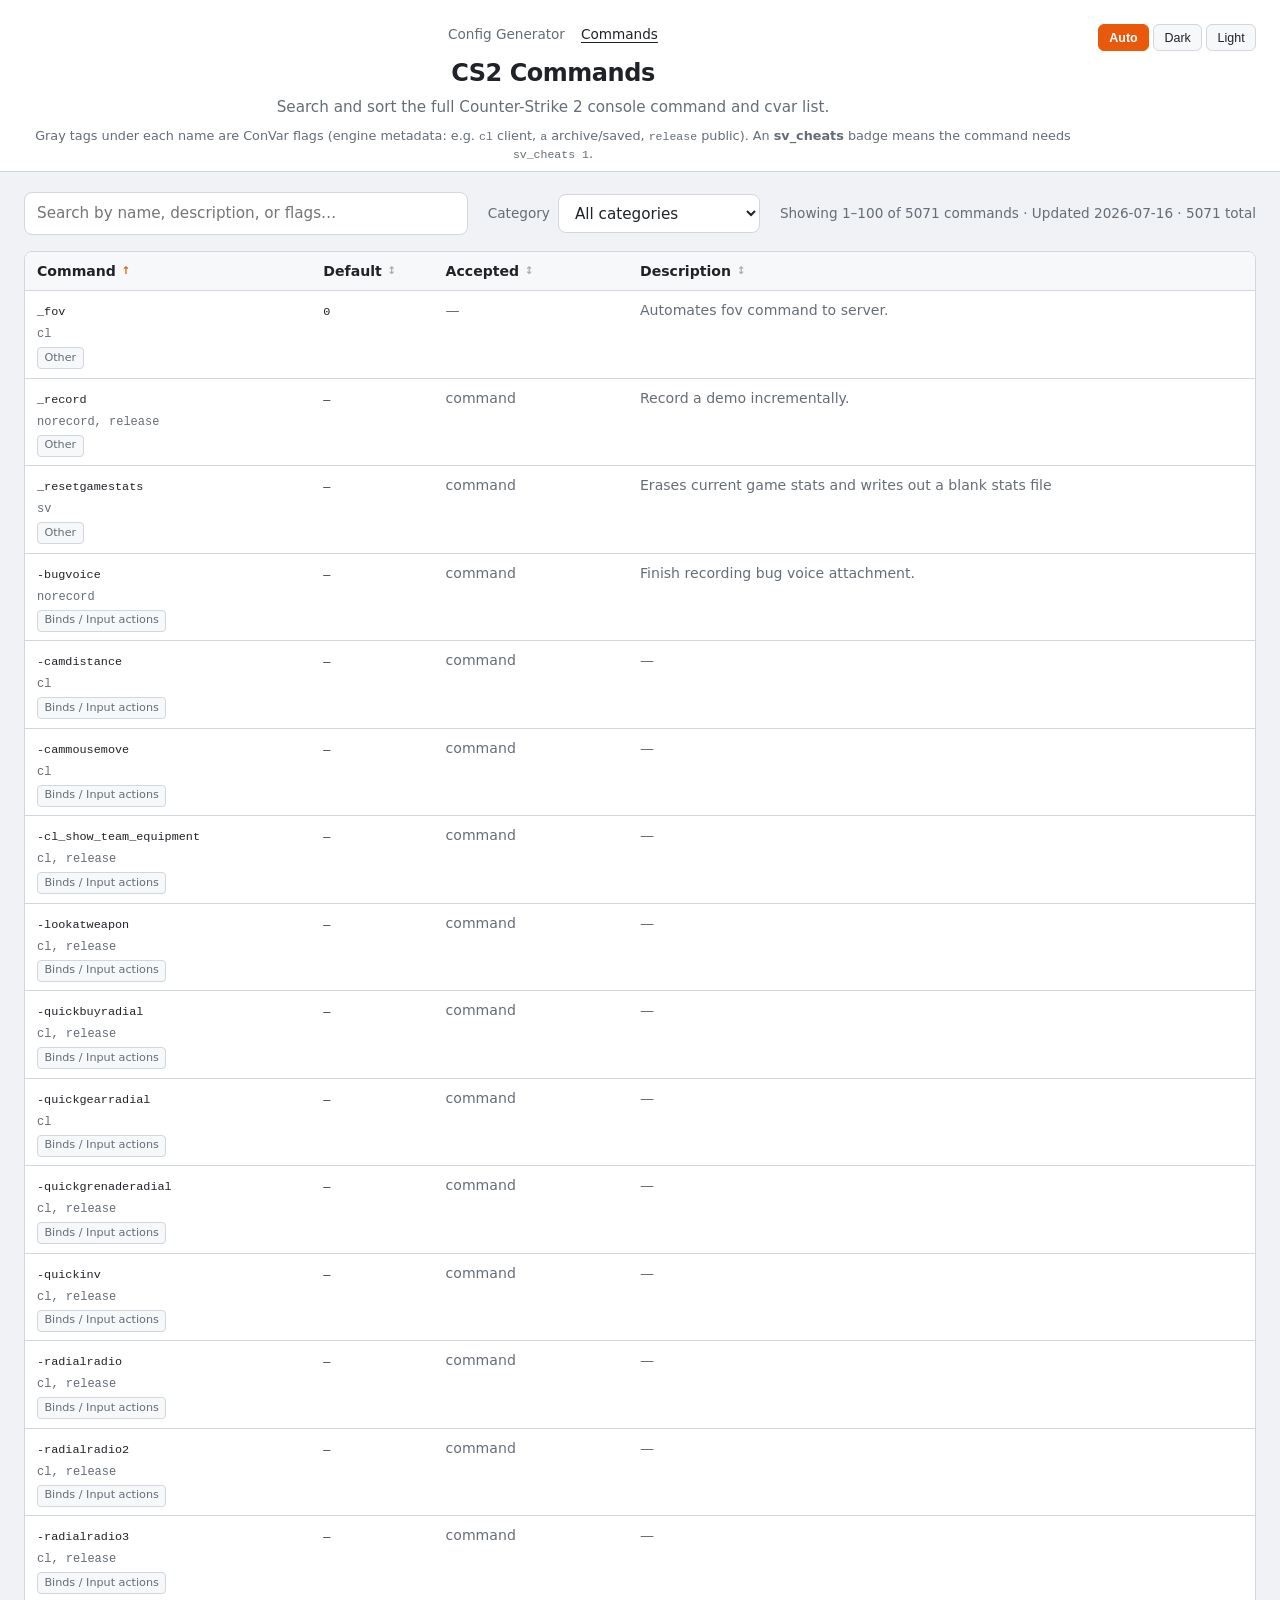
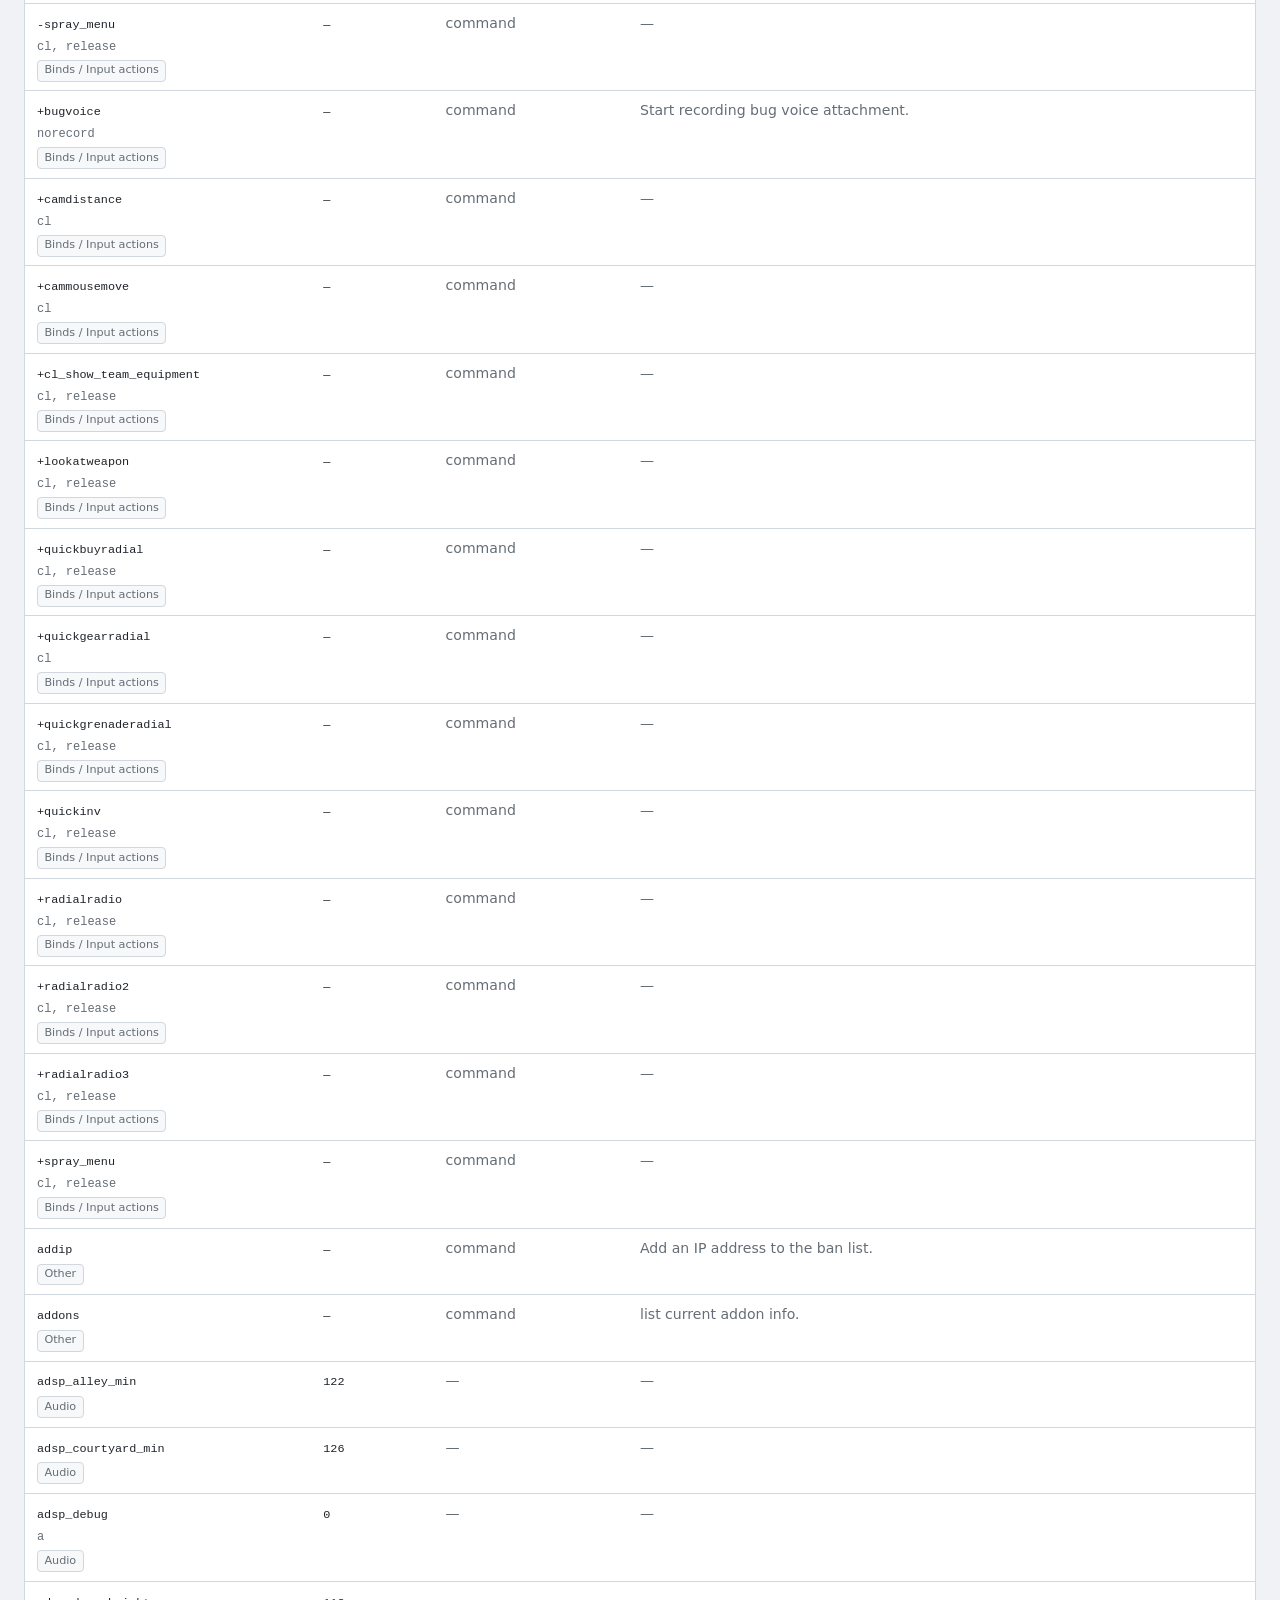
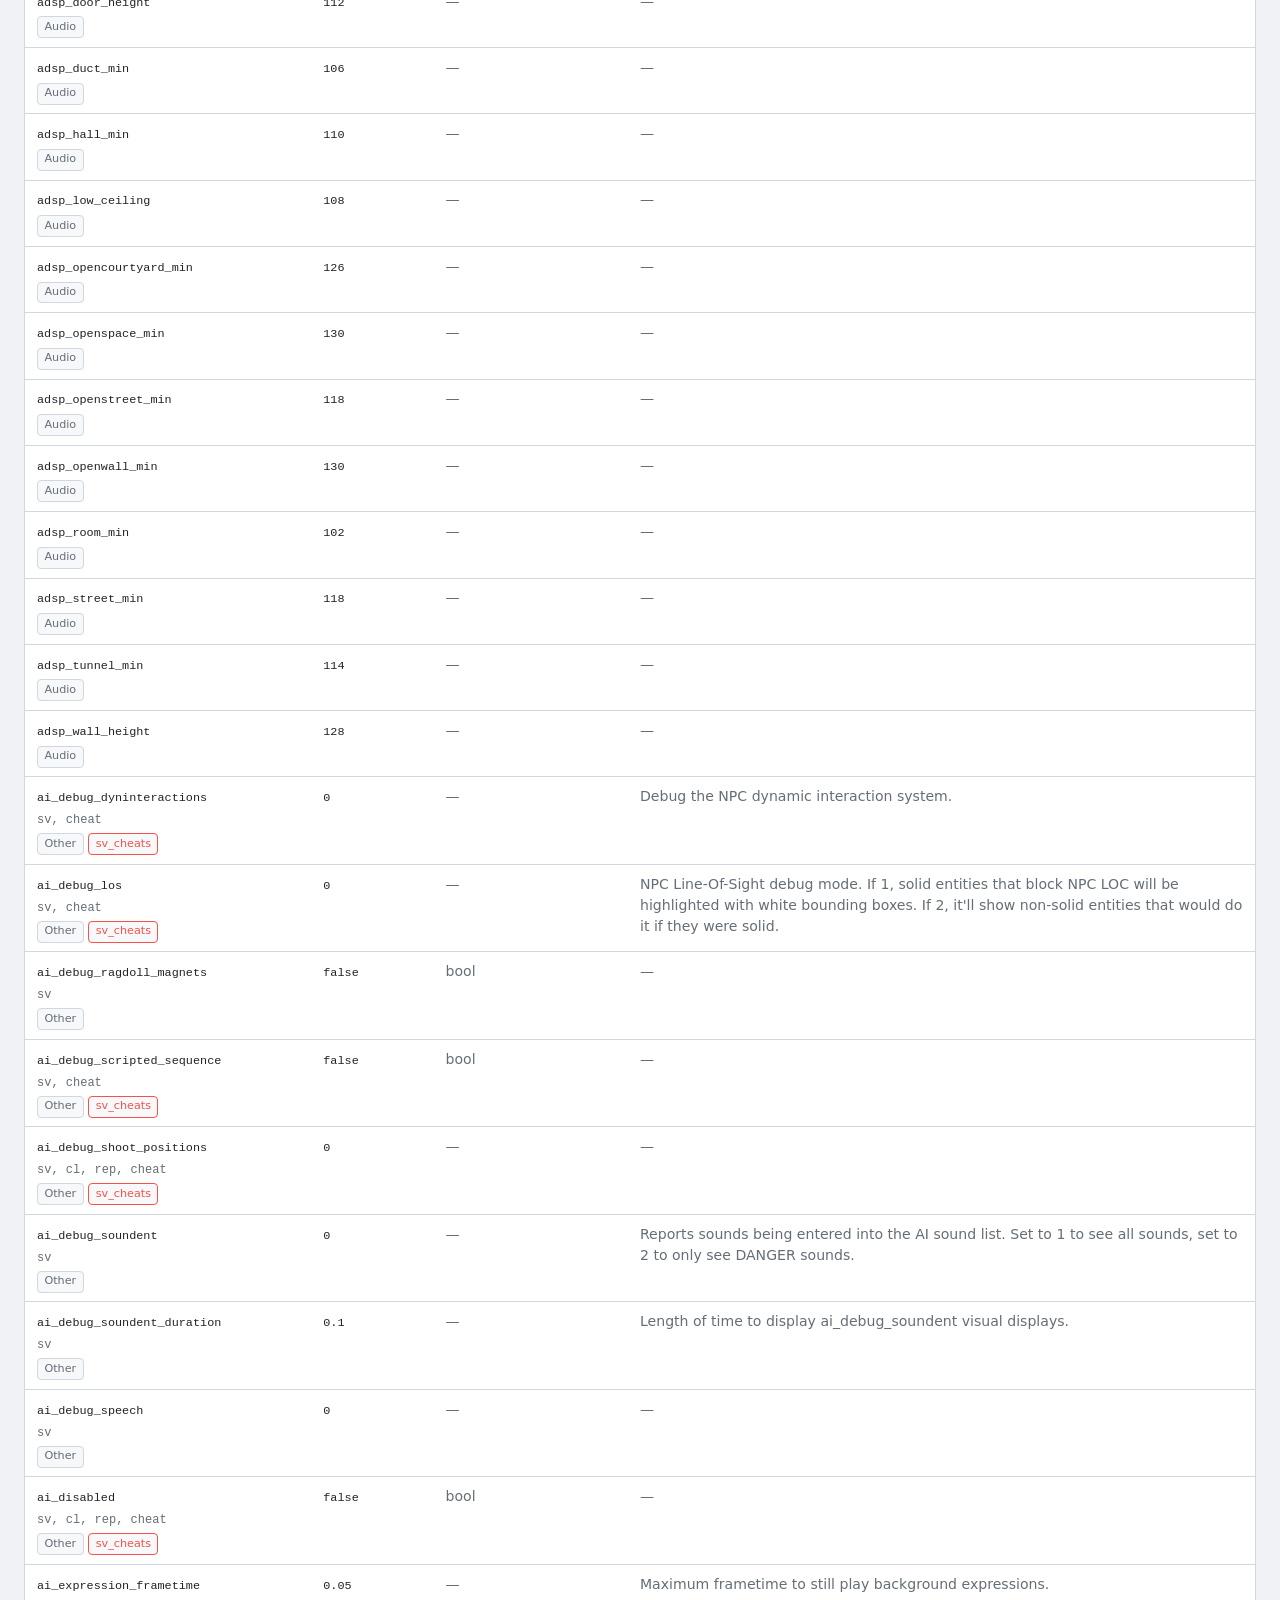
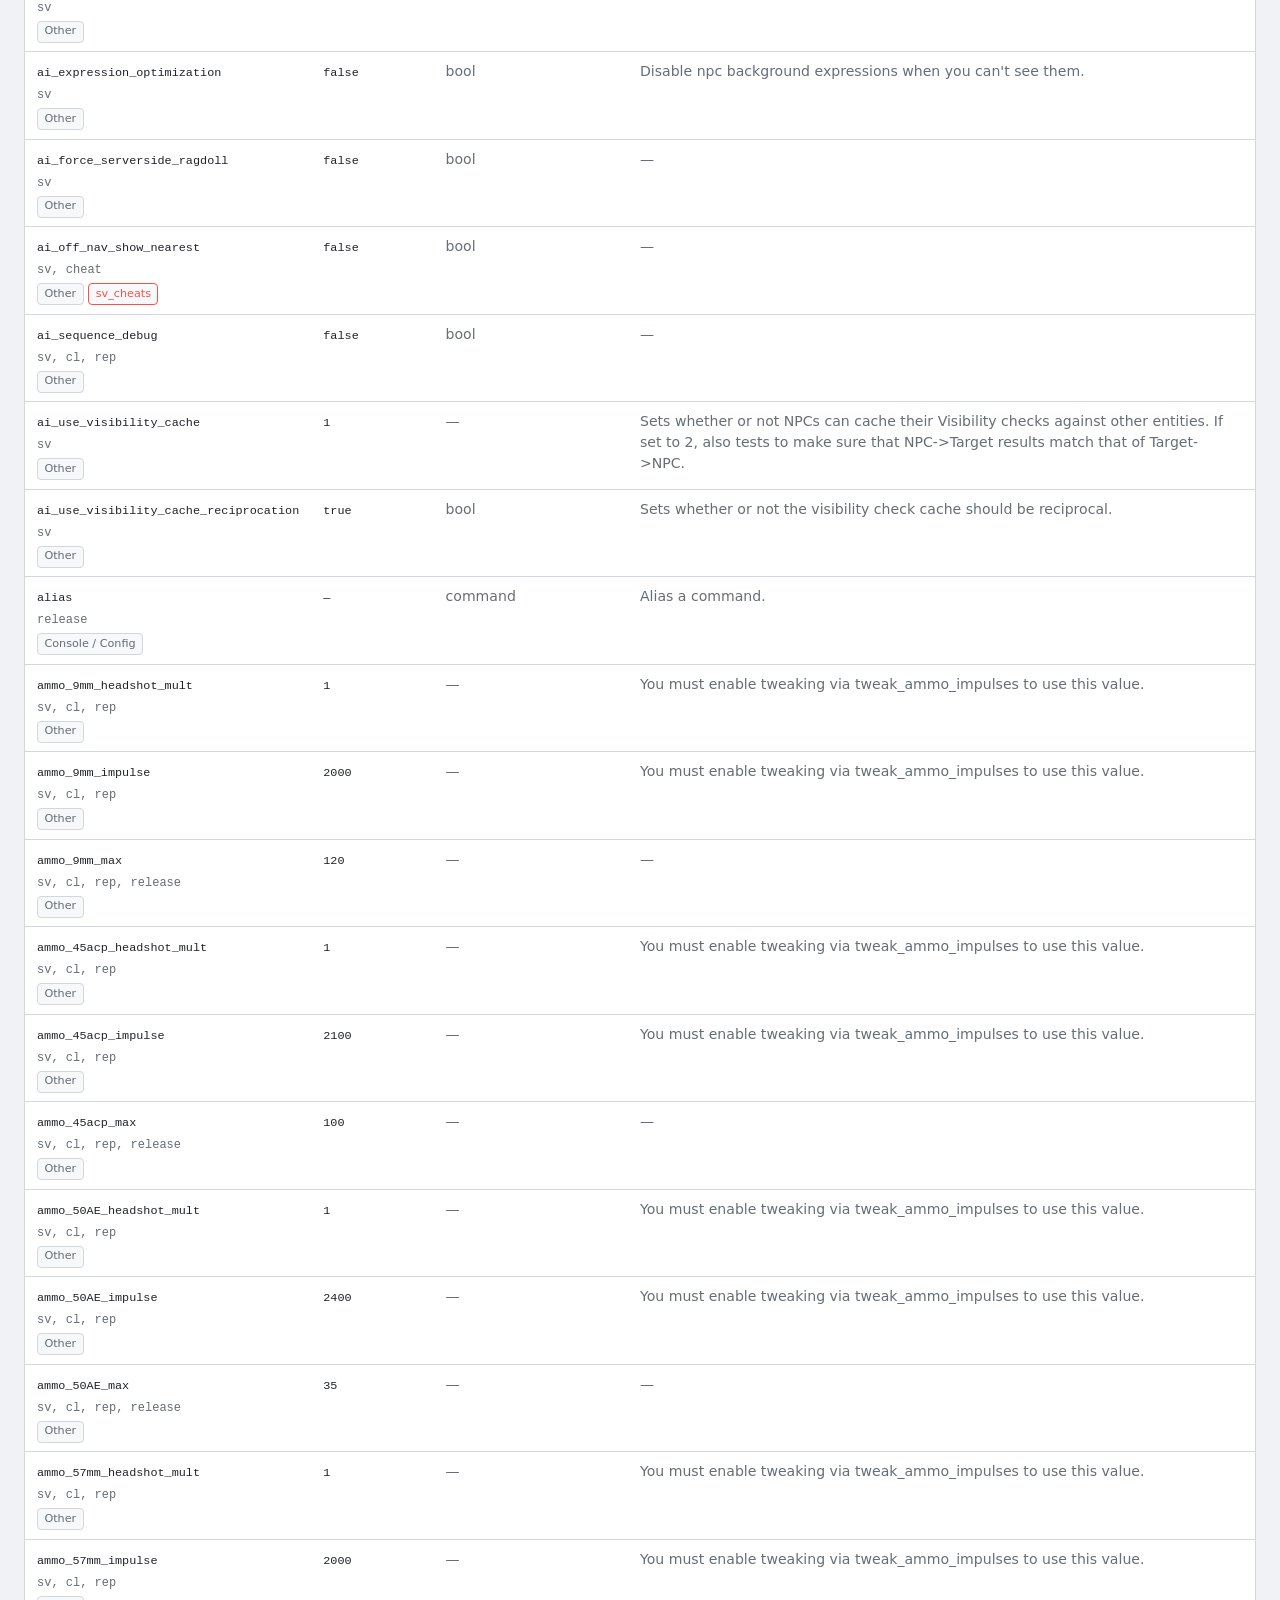
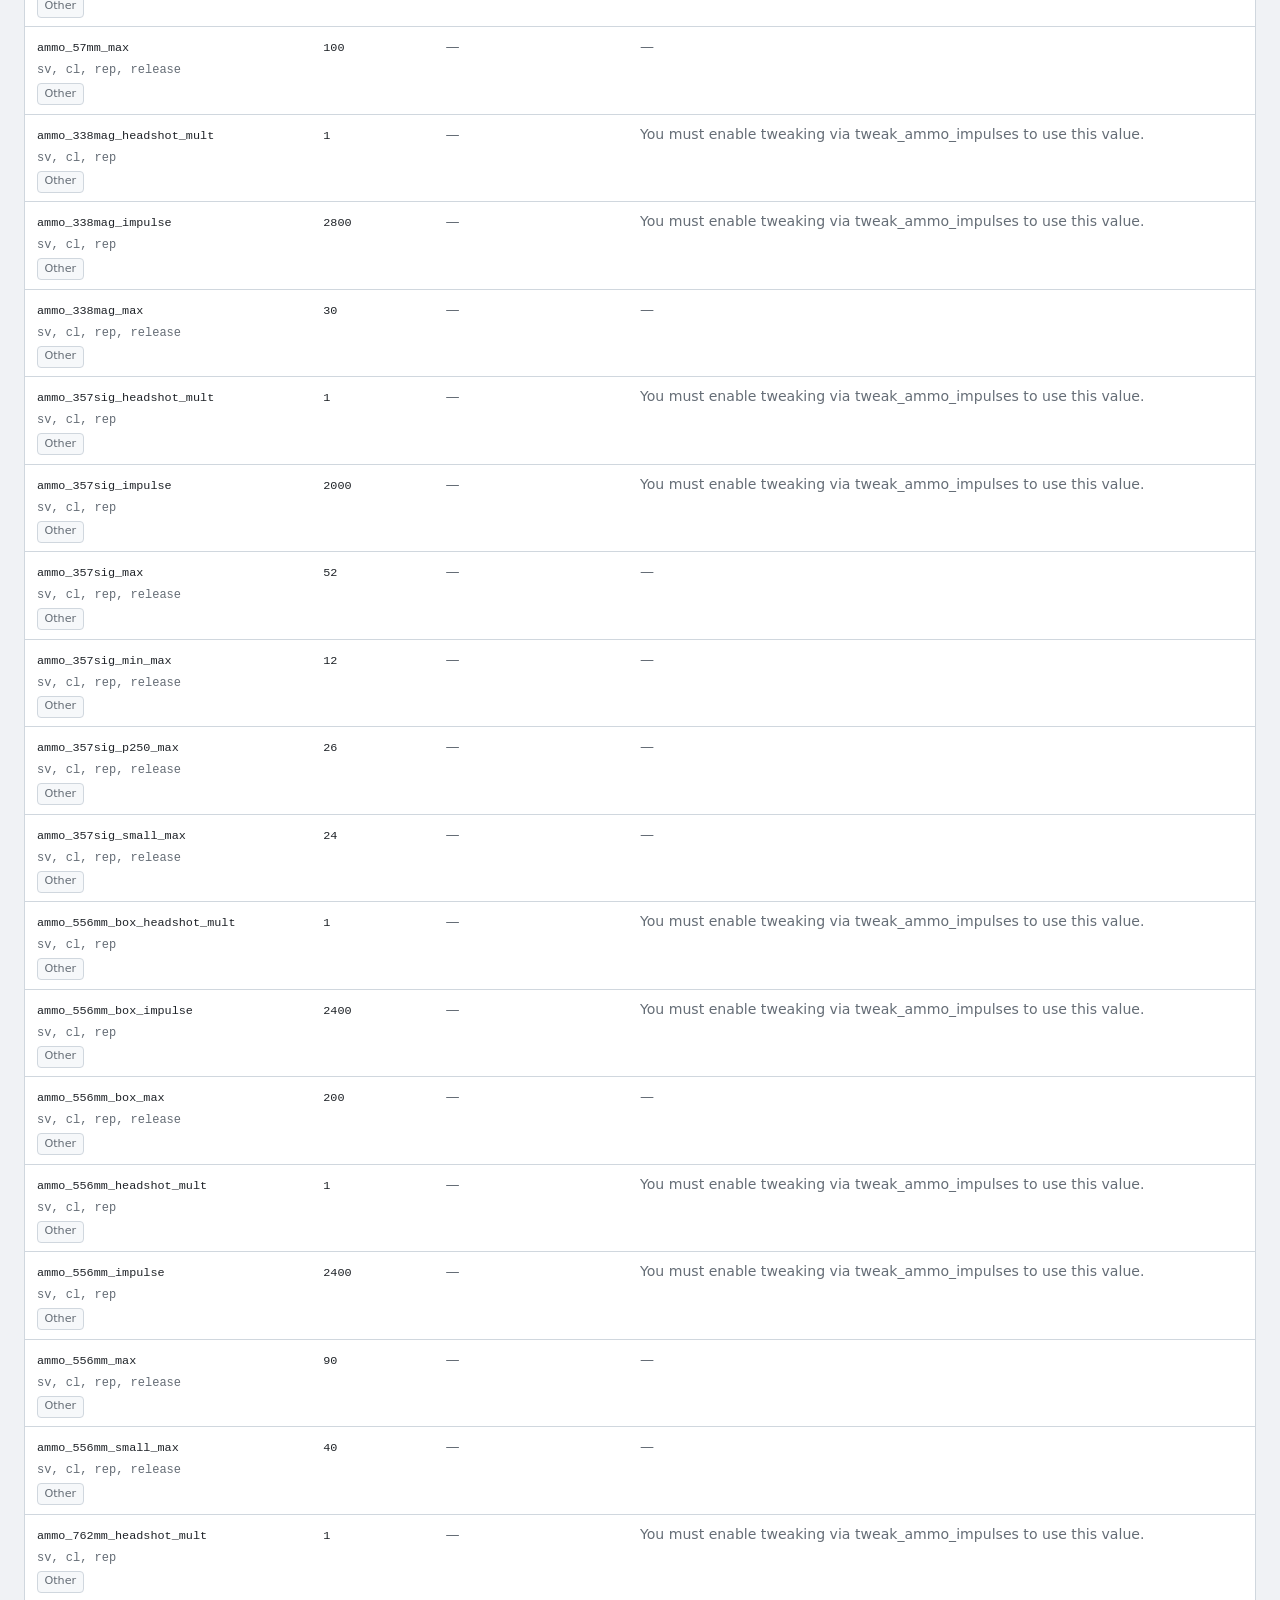
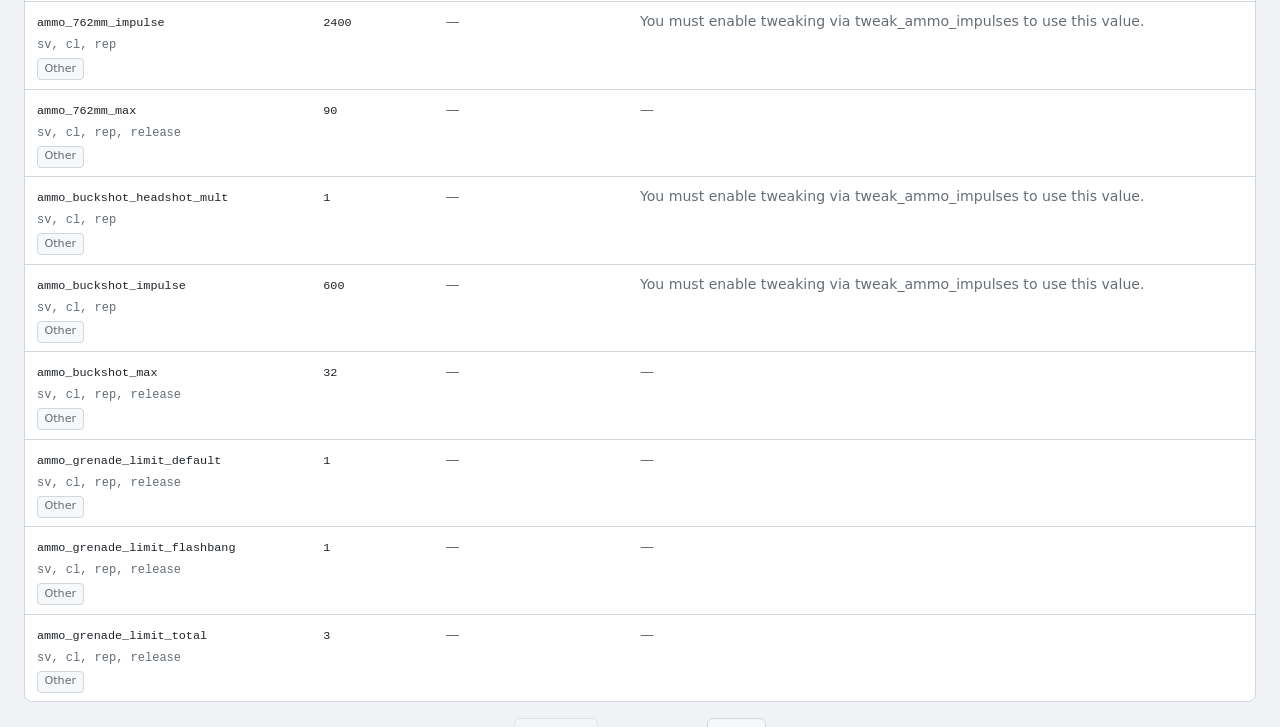
==== commit cd07196d: "Update documentation and enhance command metadata display. Add changelog guidelines to AGENTS.md, im" ====
--- a/commands.html
+++ b/commands.html
@@ -39,6 +39,7 @@
         </nav>
         <h1>CS2 Commands</h1>
         <p class="subtitle">Search and sort the full Counter-Strike 2 console command and cvar list.</p>
+        <p class="commands-legend">Gray tags under each name are ConVar flags (engine metadata: e.g. <code>cl</code> client, <code>a</code> archive/saved, <code>release</code> public). An <strong>sv_cheats</strong> badge means the command needs <code>sv_cheats 1</code>.</p>
       </div>
       <div id="theme-toggle" class="theme-toggle" role="group" aria-label="Color theme">
         <button type="button" class="theme-btn" data-theme="system" aria-pressed="true">Auto</button>
@@ -61,6 +62,12 @@
           spellcheck="false"
           aria-label="Search commands"
         >
+      </label>
+      <label class="commands-category-label" for="commands-category">
+        <span class="commands-filter-label">Category</span>
+        <select id="commands-category" class="commands-category" aria-label="Filter by category">
+          <option value="">All categories</option>
+        </select>
       </label>
       <p id="commands-meta" class="commands-meta" aria-live="polite">Loading commands…</p>
     </div>
--- a/css/style.css
+++ b/css/style.css
@@ -1595,6 +1595,18 @@
   padding: 1.25rem 1.5rem 2.5rem;
 }
 
+.commands-legend {
+  margin: -0.5rem 0 0;
+  color: var(--muted);
+  font-size: 0.8rem;
+  line-height: 1.4;
+}
+
+.commands-legend code {
+  font-family: var(--mono);
+  font-size: 0.9em;
+}
+
 .commands-toolbar {
   display: flex;
   flex-wrap: wrap;
@@ -1608,7 +1620,21 @@
   min-width: 0;
 }
 
-.commands-search {
+.commands-category-label {
+  display: flex;
+  align-items: center;
+  gap: 0.5rem;
+  flex: 0 1 auto;
+}
+
+.commands-filter-label {
+  font-size: 0.85rem;
+  color: var(--muted);
+  white-space: nowrap;
+}
+
+.commands-search,
+.commands-category {
   width: 100%;
   padding: 0.55rem 0.75rem;
   font: inherit;
@@ -1619,7 +1645,14 @@
   border-radius: var(--radius);
 }
 
-.commands-search:focus-visible {
+.commands-category {
+  width: auto;
+  min-width: 11rem;
+  cursor: pointer;
+}
+
+.commands-search:focus-visible,
+.commands-category:focus-visible {
   outline: 2px solid var(--accent);
   outline-offset: 2px;
 }
@@ -1754,6 +1787,33 @@
   font-family: var(--mono);
 }
 
+.commands-tags {
+  display: flex;
+  flex-wrap: wrap;
+  gap: 0.3rem;
+  margin-top: 0.25rem;
+}
+
+.commands-category-tag,
+.commands-cheat-tag {
+  display: inline-block;
+  padding: 0.1rem 0.4rem;
+  font-size: 0.7rem;
+  font-weight: 500;
+  border: 1px solid var(--border);
+  border-radius: 4px;
+  background: var(--surface-raised);
+}
+
+.commands-category-tag {
+  color: var(--muted);
+}
+
+.commands-cheat-tag {
+  color: var(--danger);
+  border-color: var(--danger);
+}
+
 .commands-empty {
   text-align: center;
   color: var(--muted);
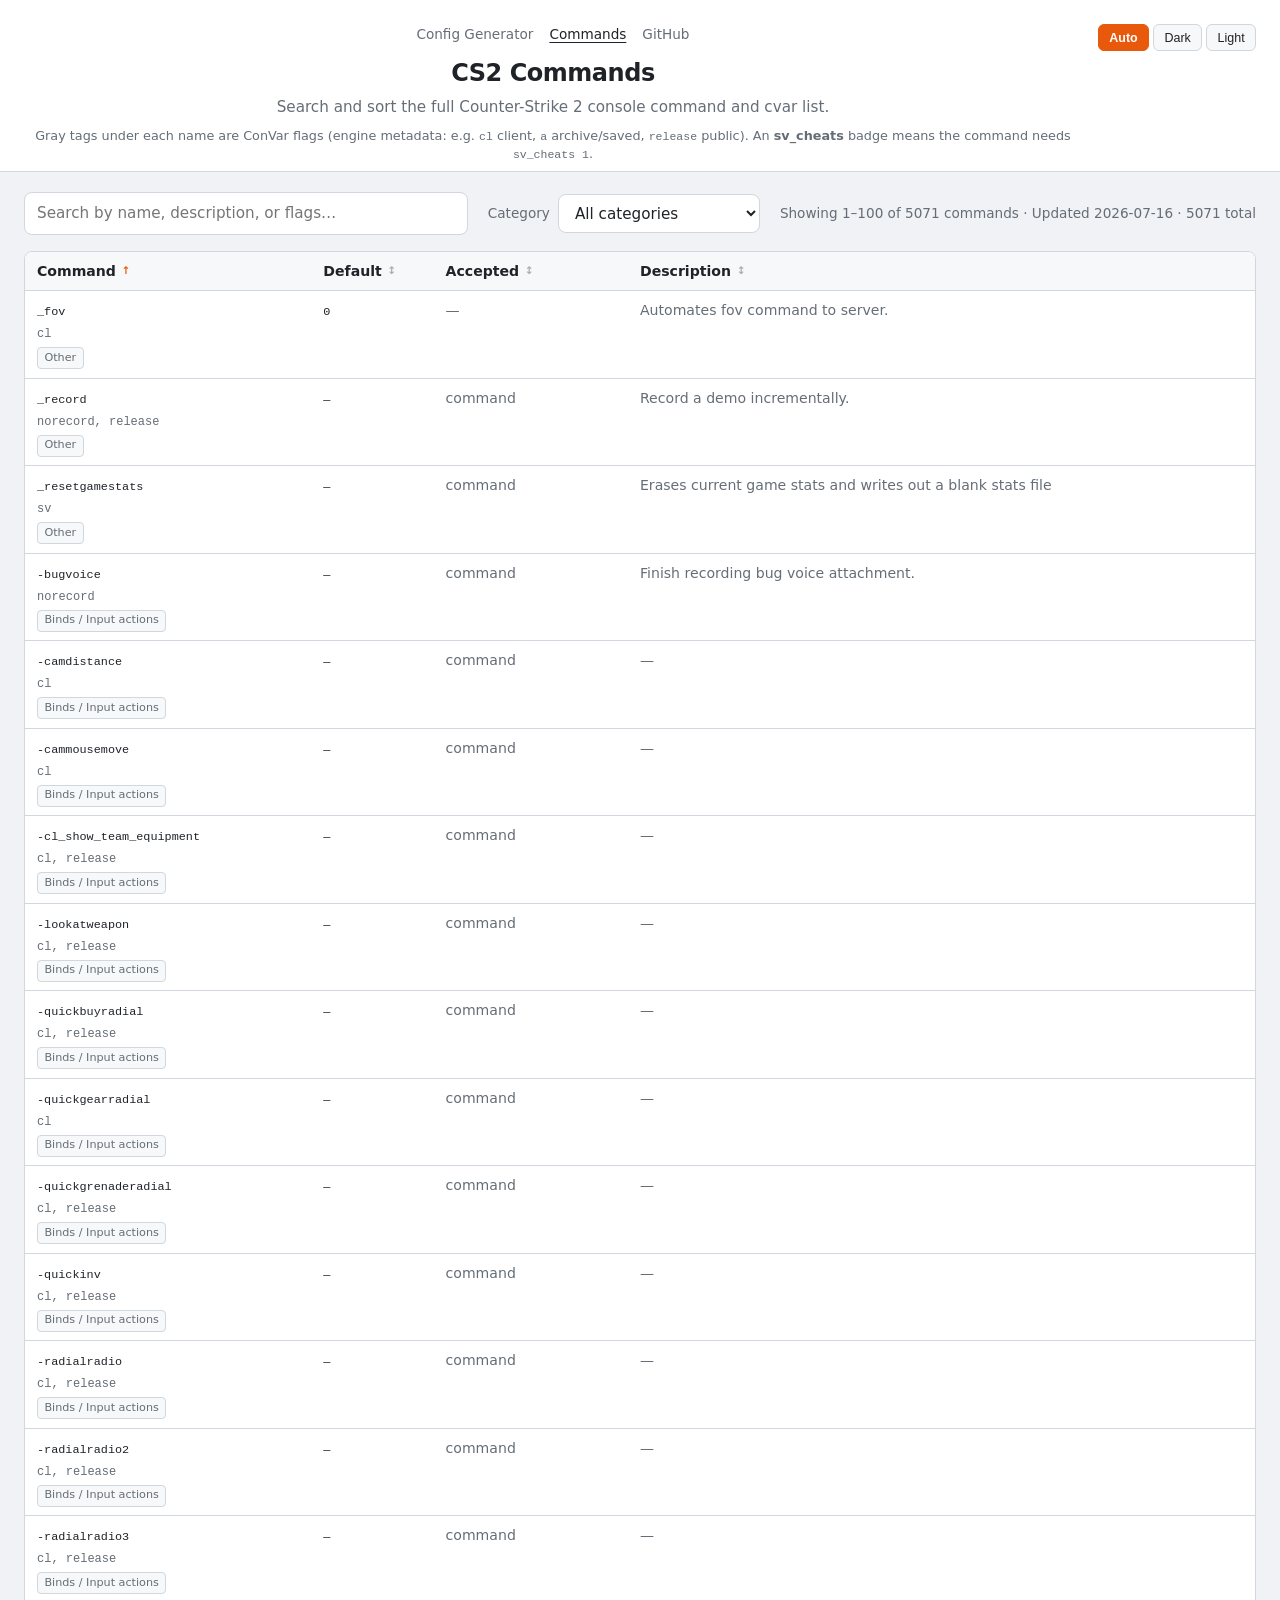
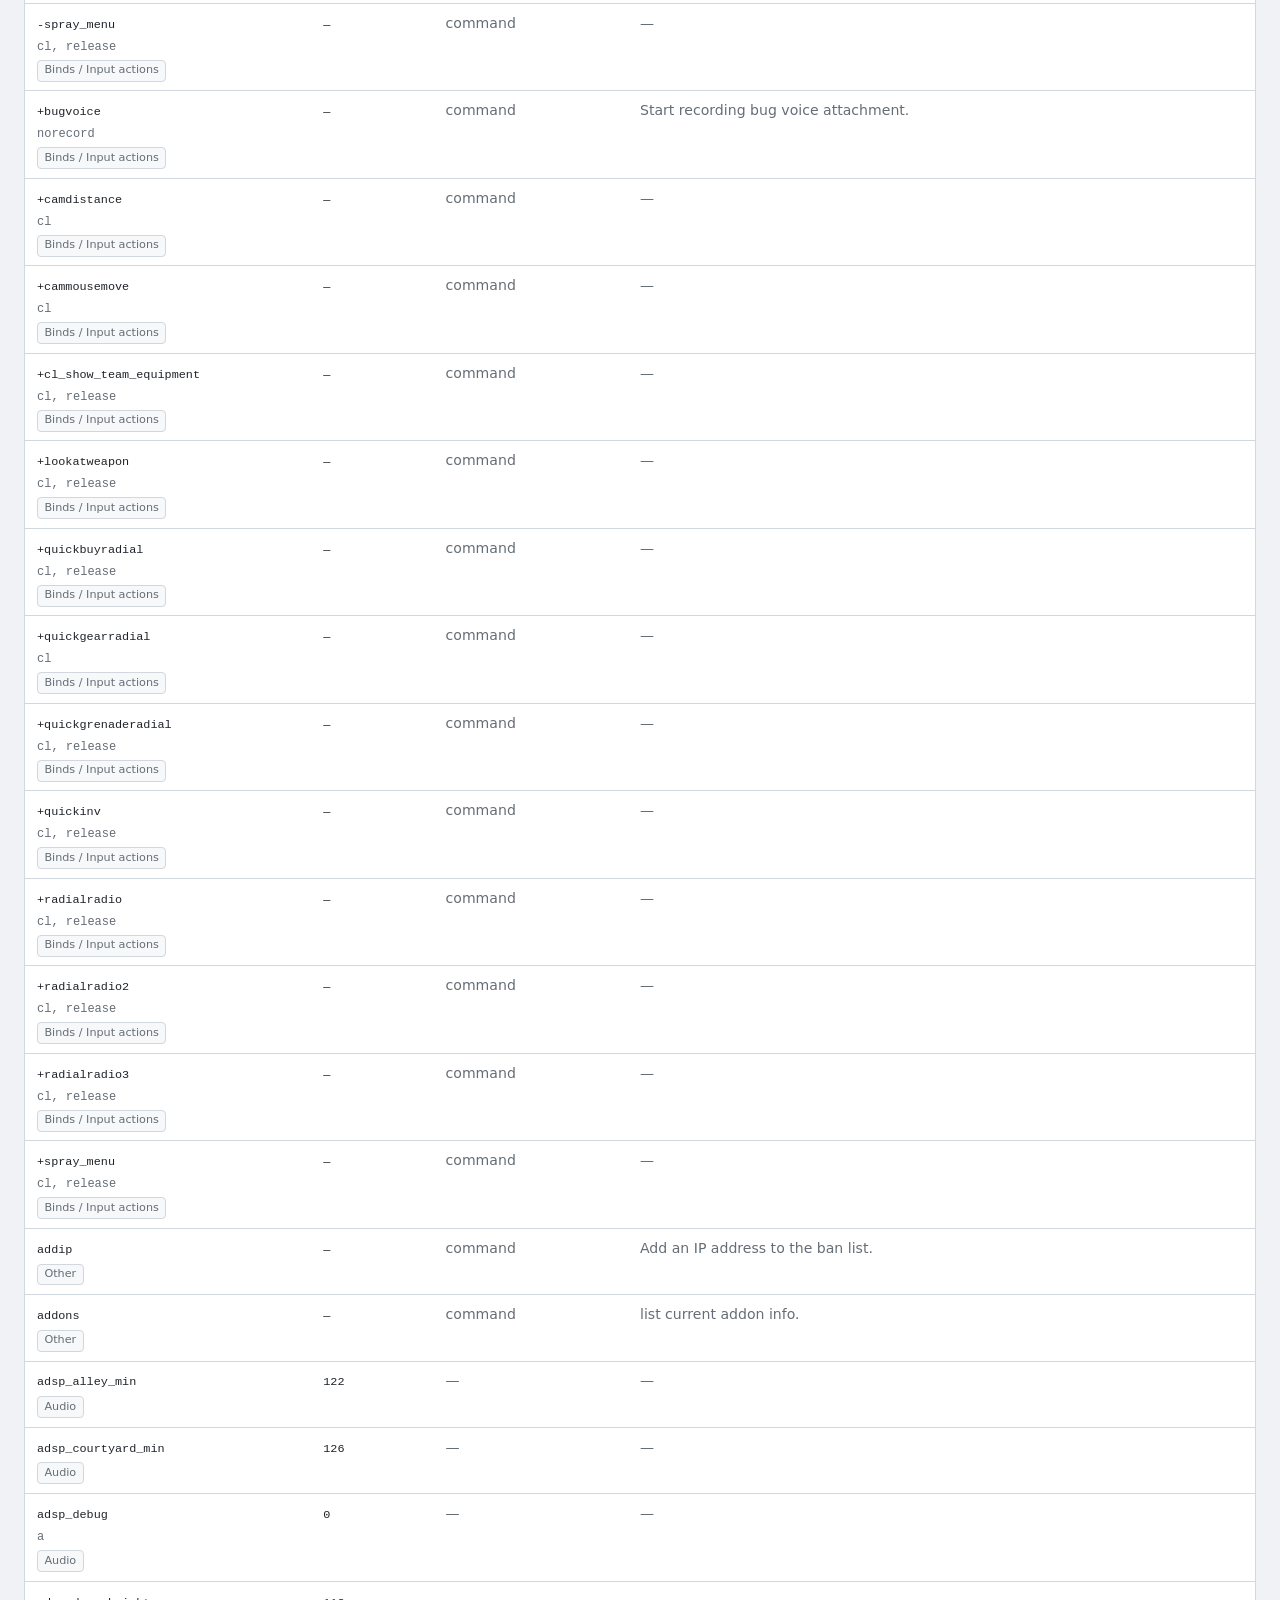
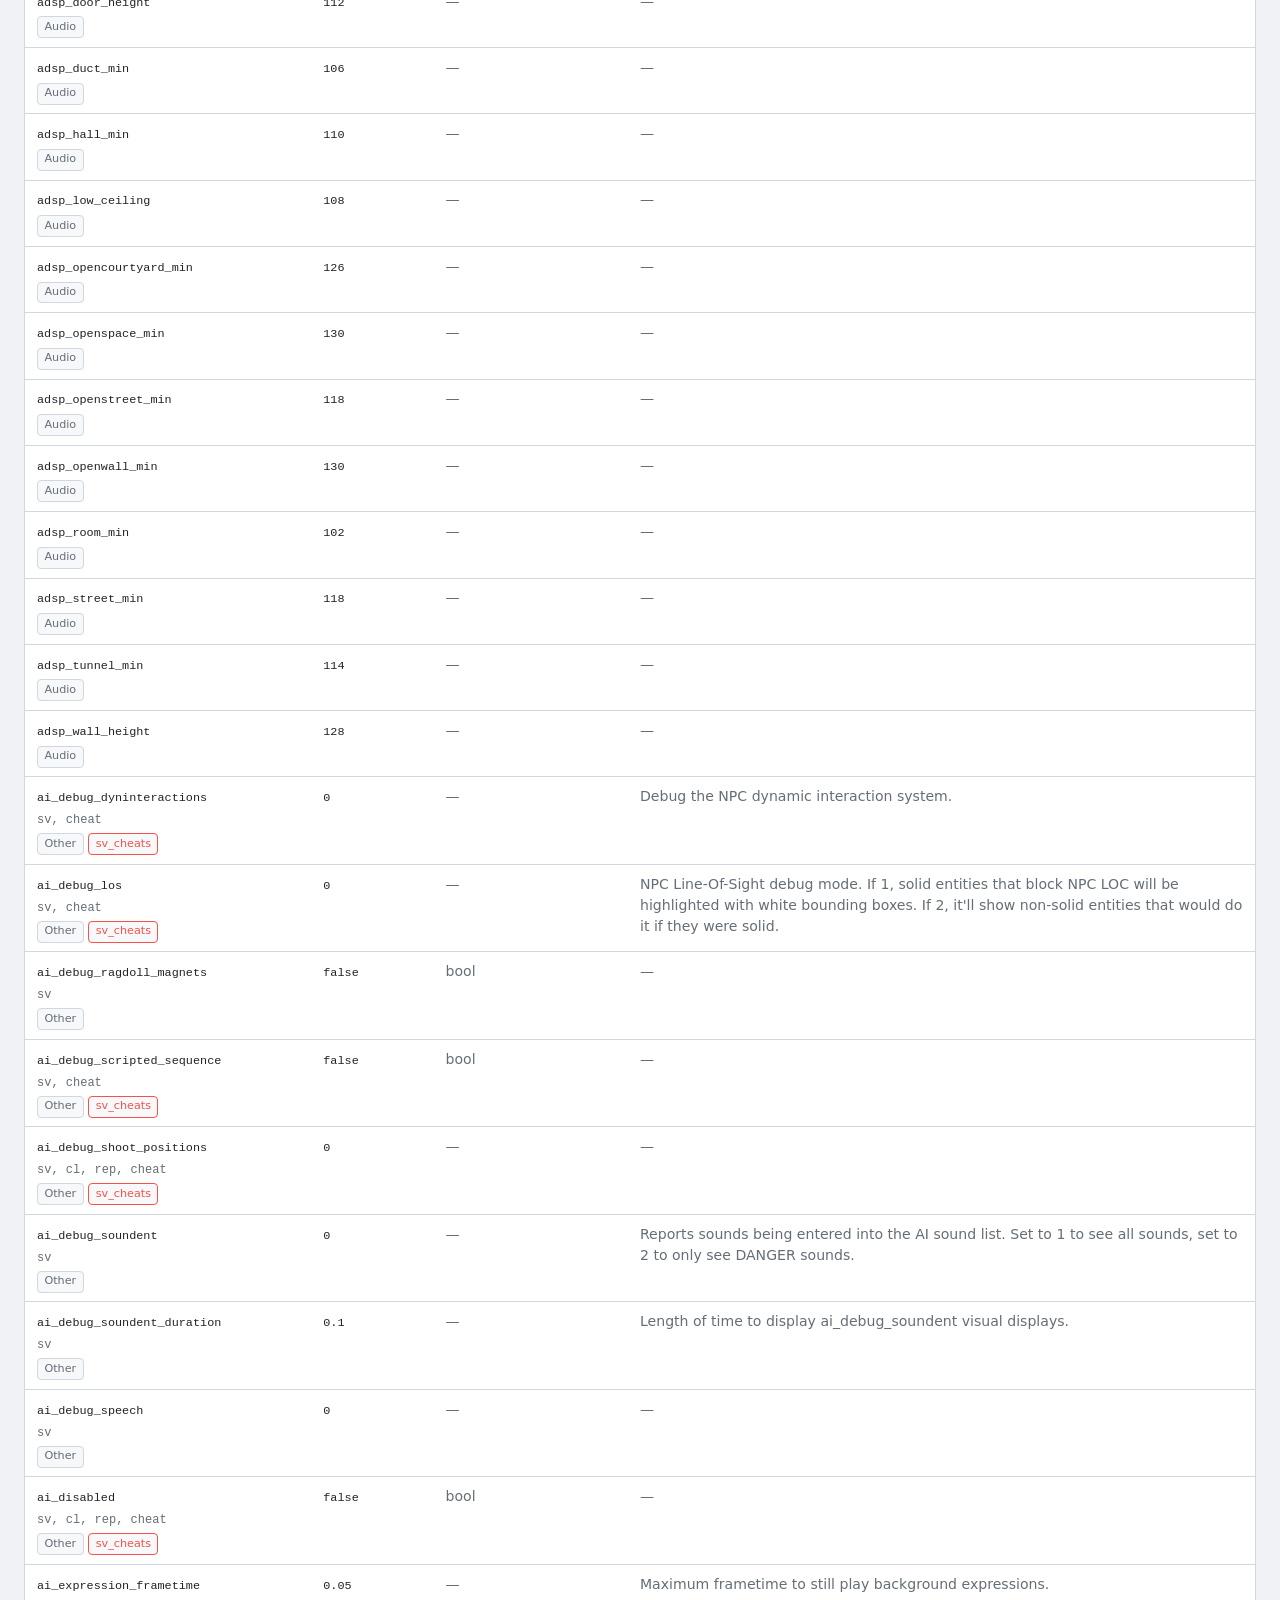
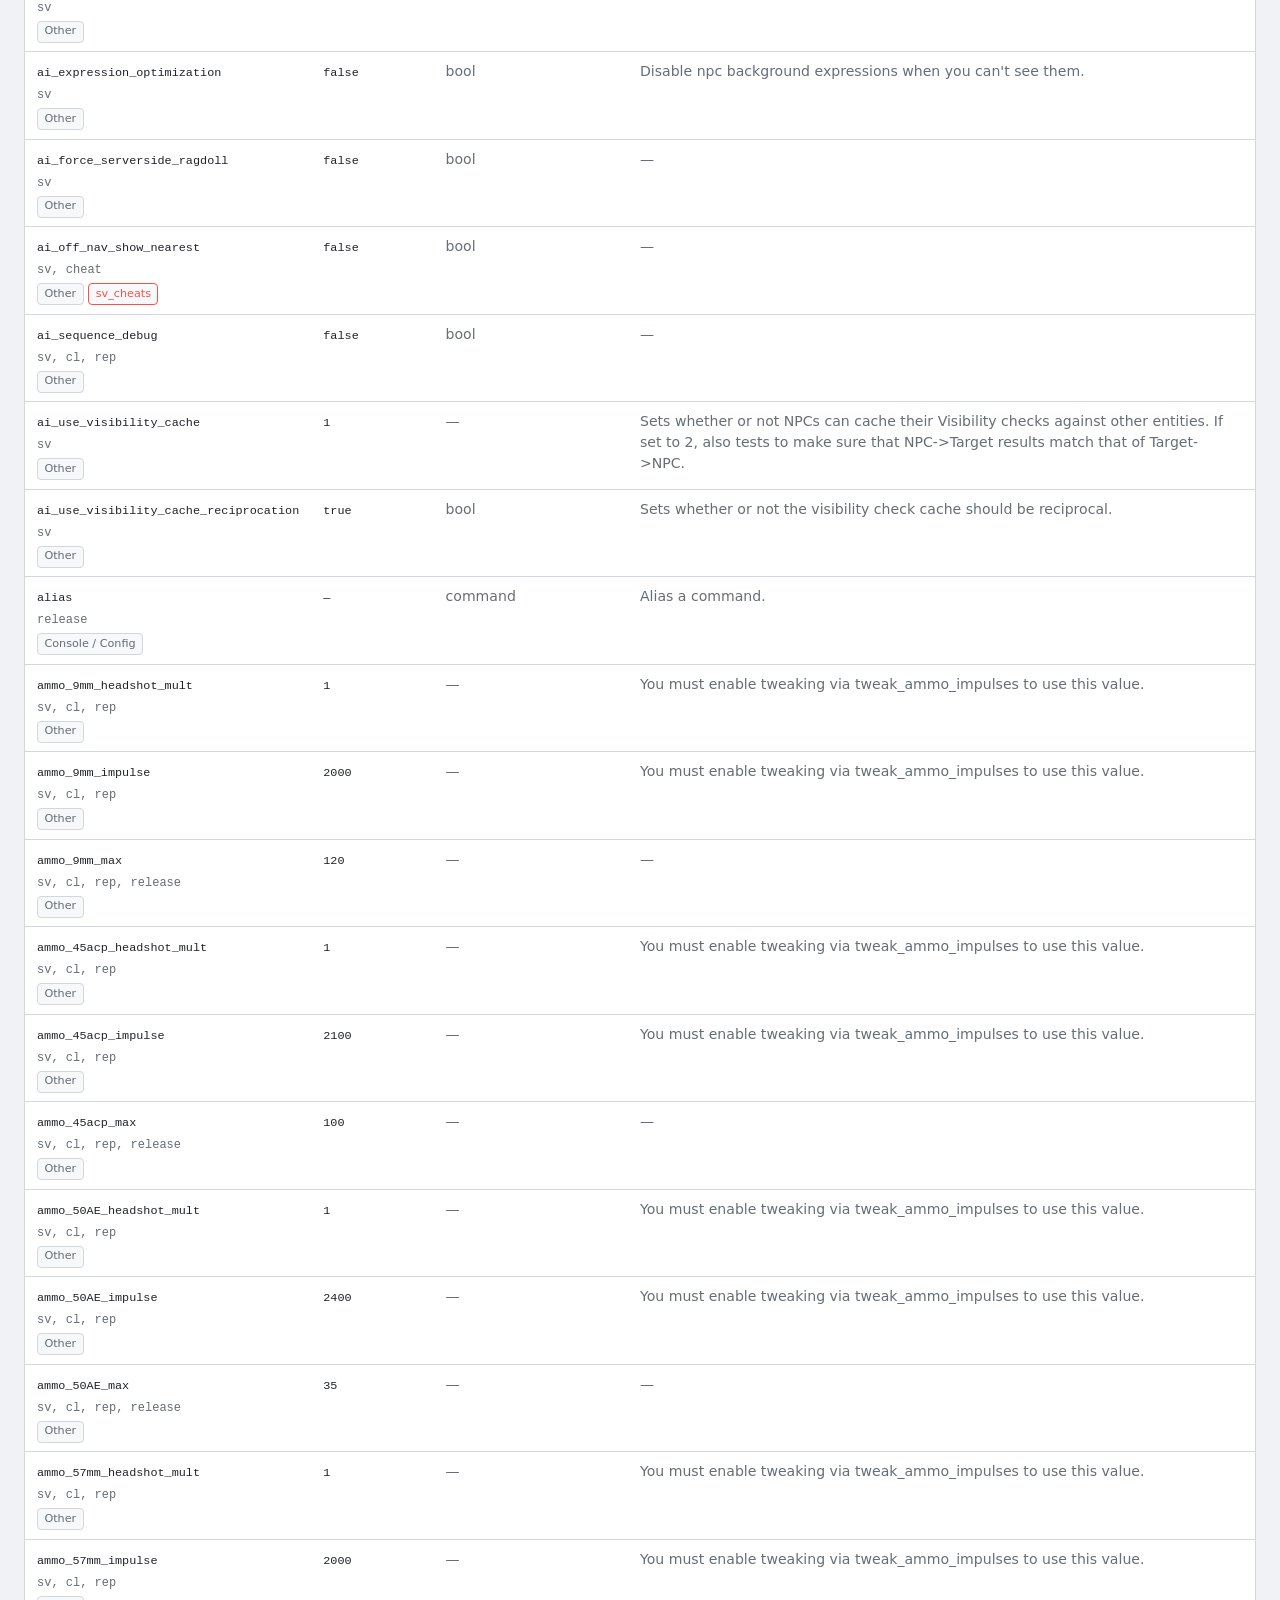
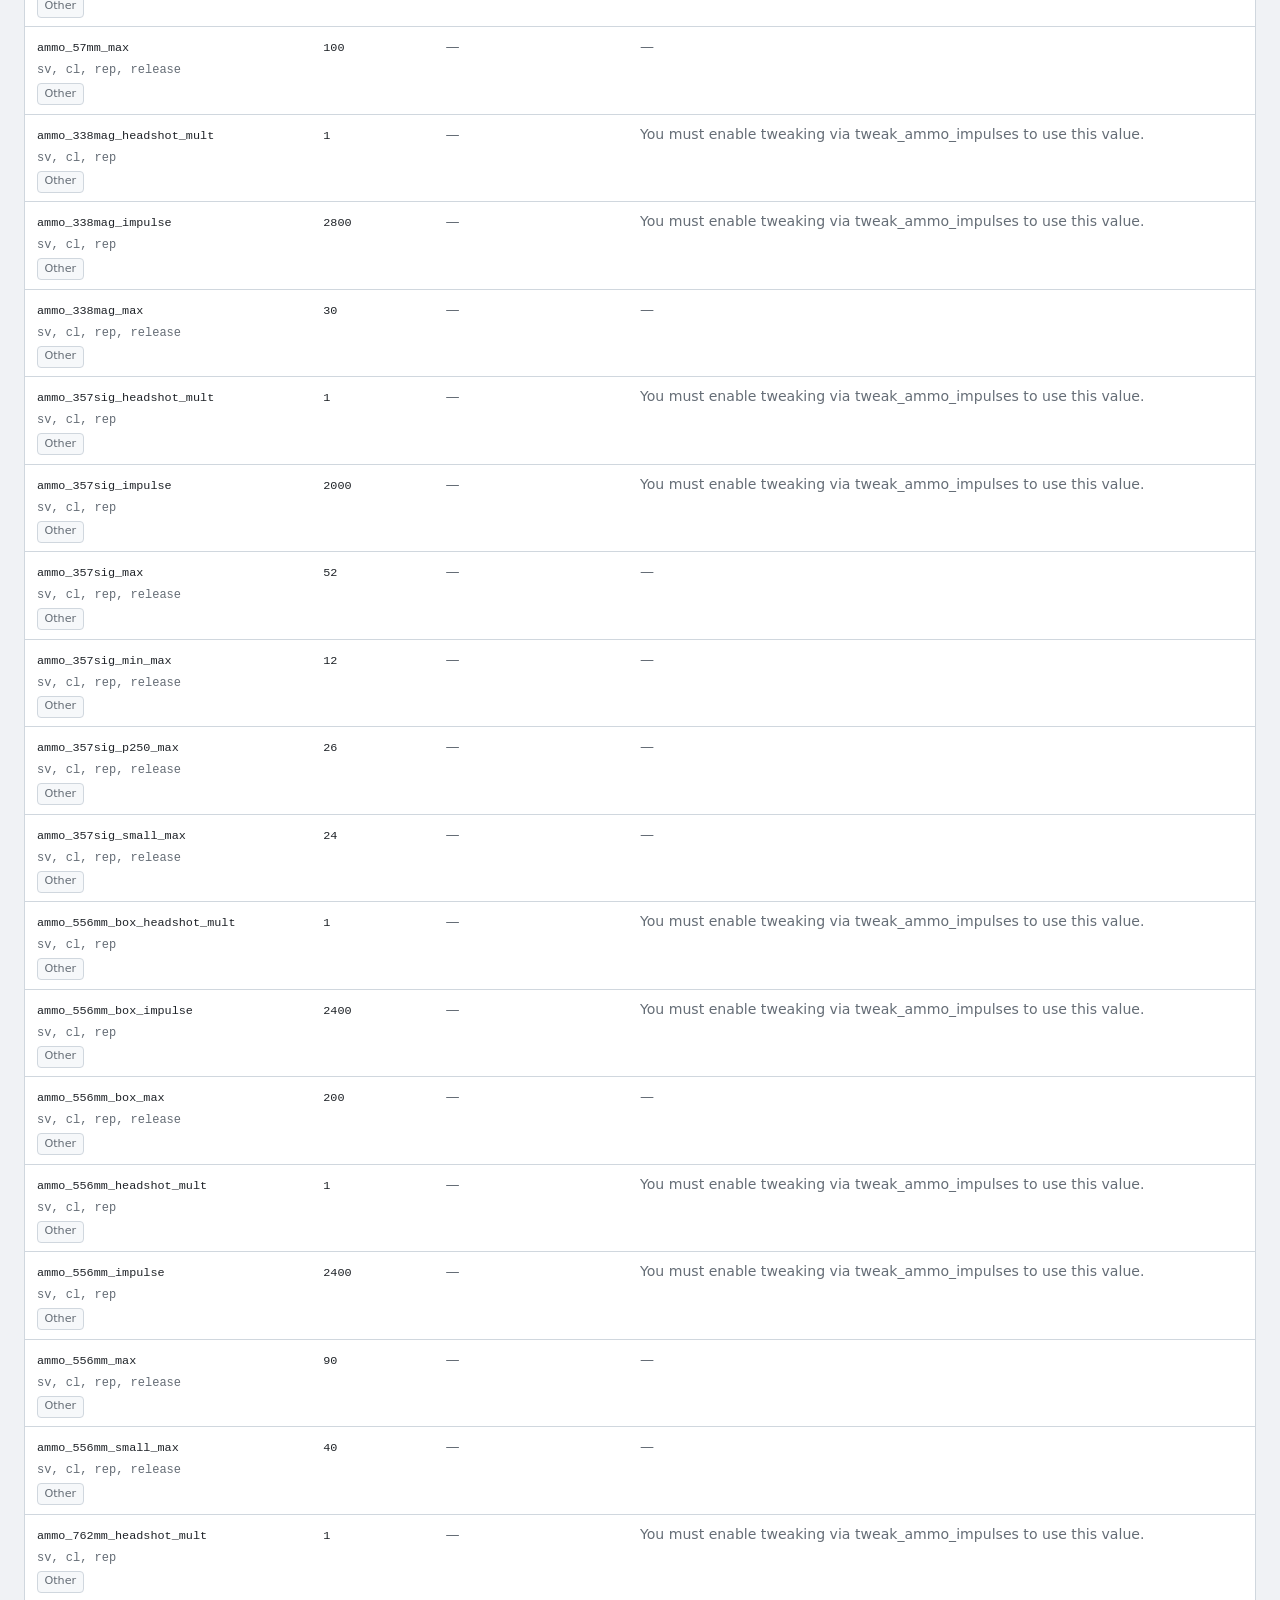
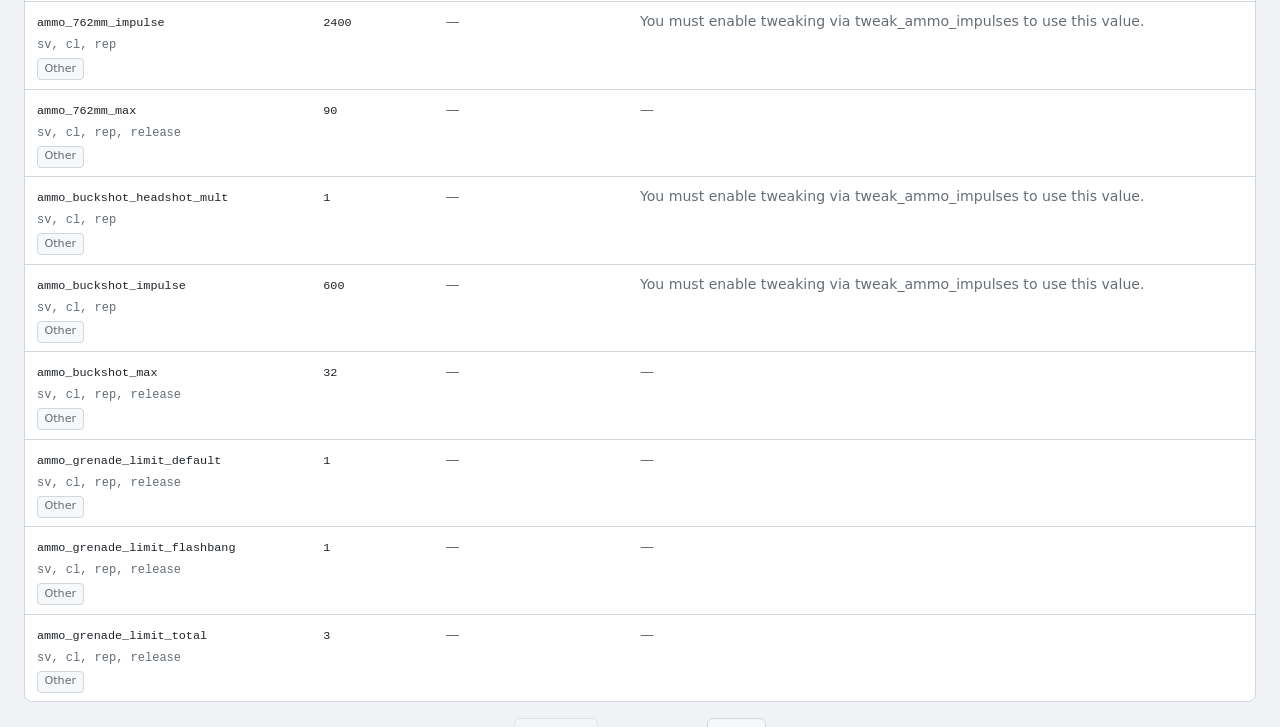
==== commit e1599350: "Add GitHub repository link to site header and update README with repository information" ====
--- a/commands.html
+++ b/commands.html
@@ -36,6 +36,7 @@
         <nav class="site-nav" aria-label="Site">
           <a href="index.html">Config Generator</a>
           <a href="commands.html" aria-current="page">Commands</a>
+          <a href="https://github.com/Darknetzz/cs2-config-generator" target="_blank" rel="noopener noreferrer">GitHub</a>
         </nav>
         <h1>CS2 Commands</h1>
         <p class="subtitle">Search and sort the full Counter-Strike 2 console command and cvar list.</p>
